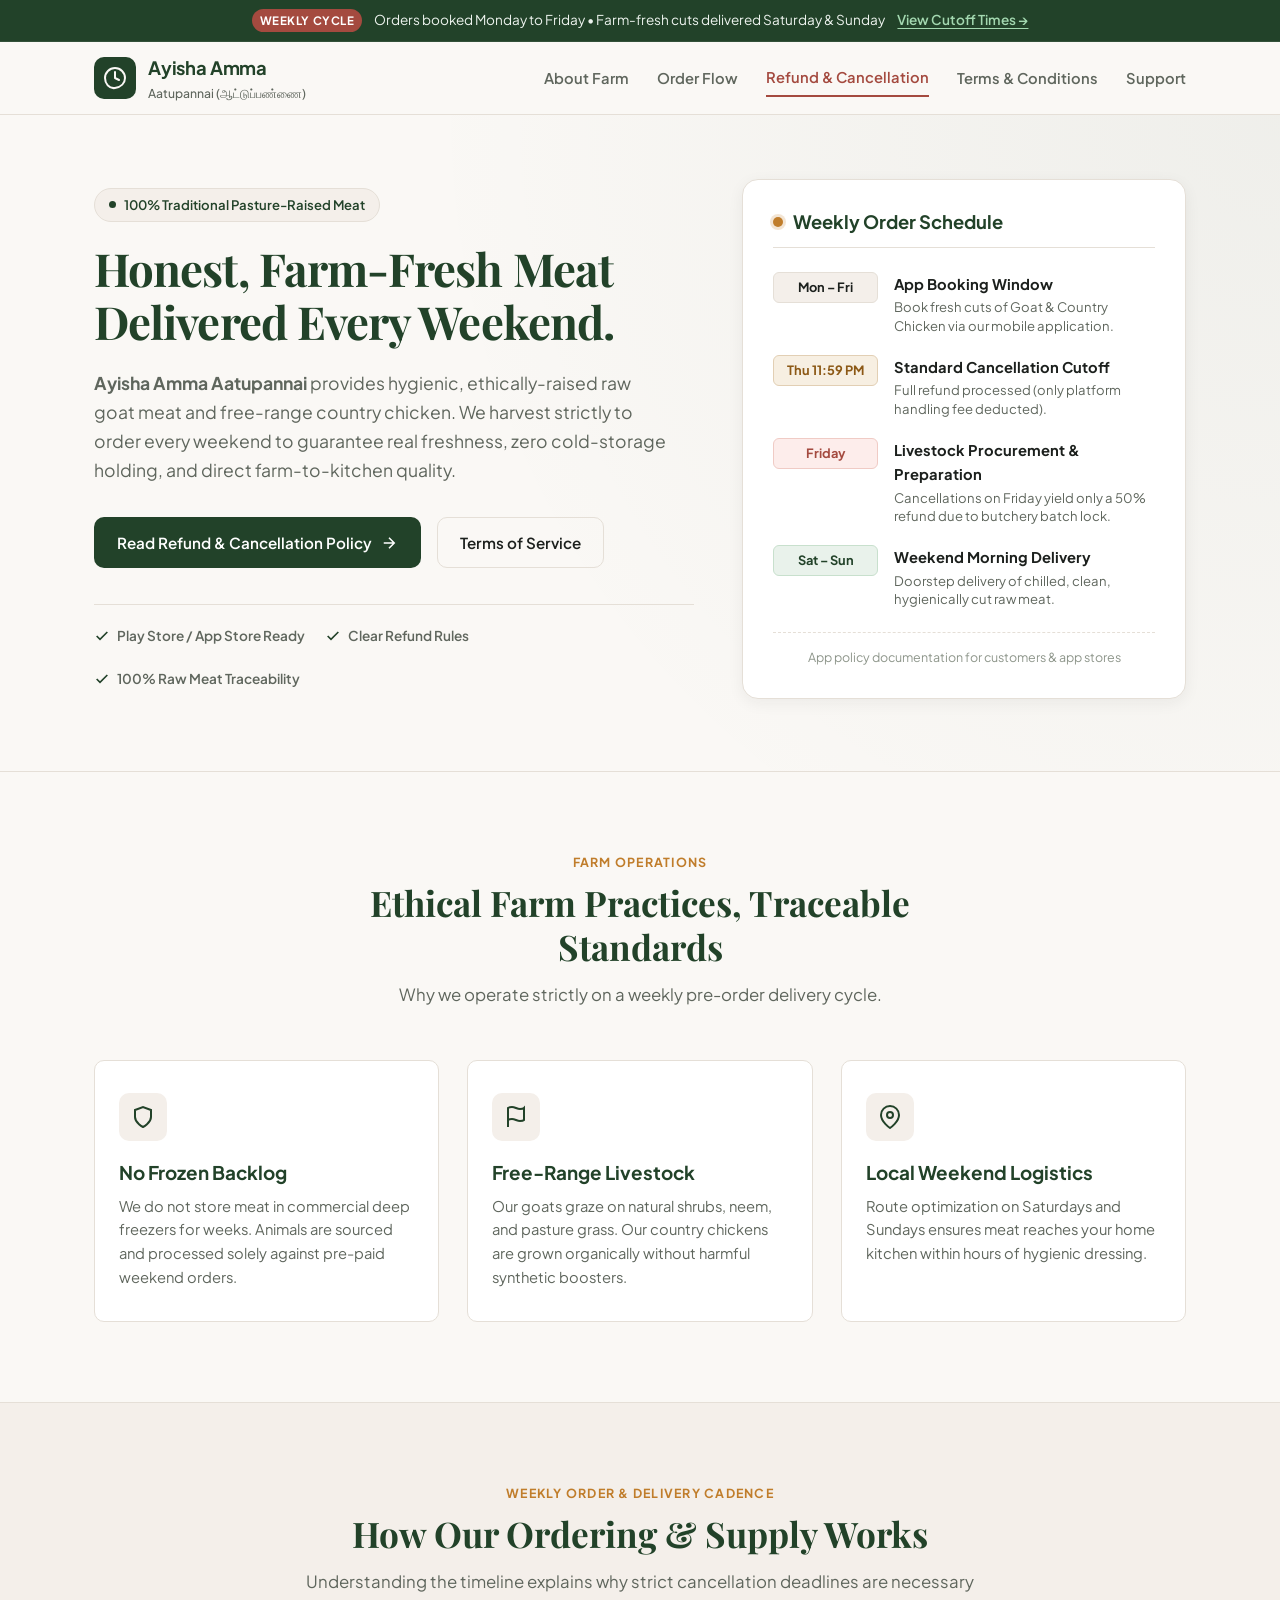
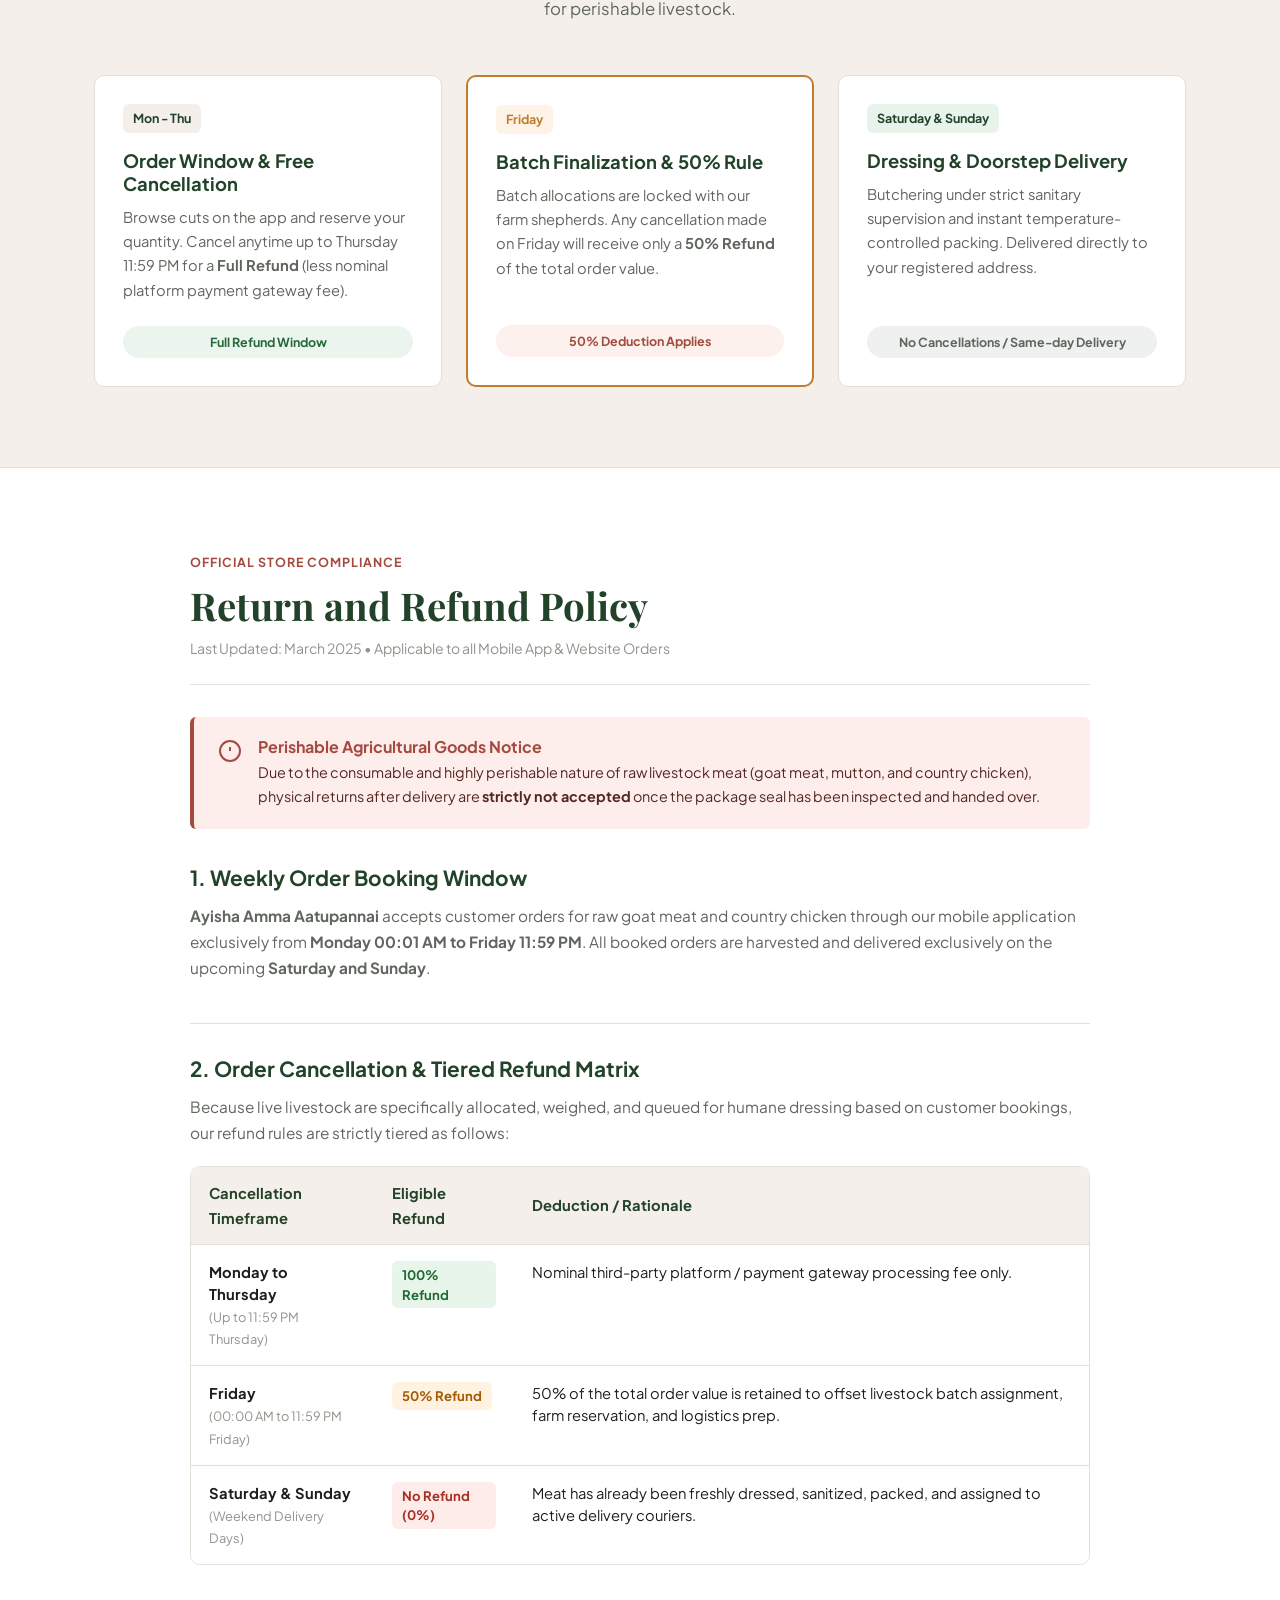
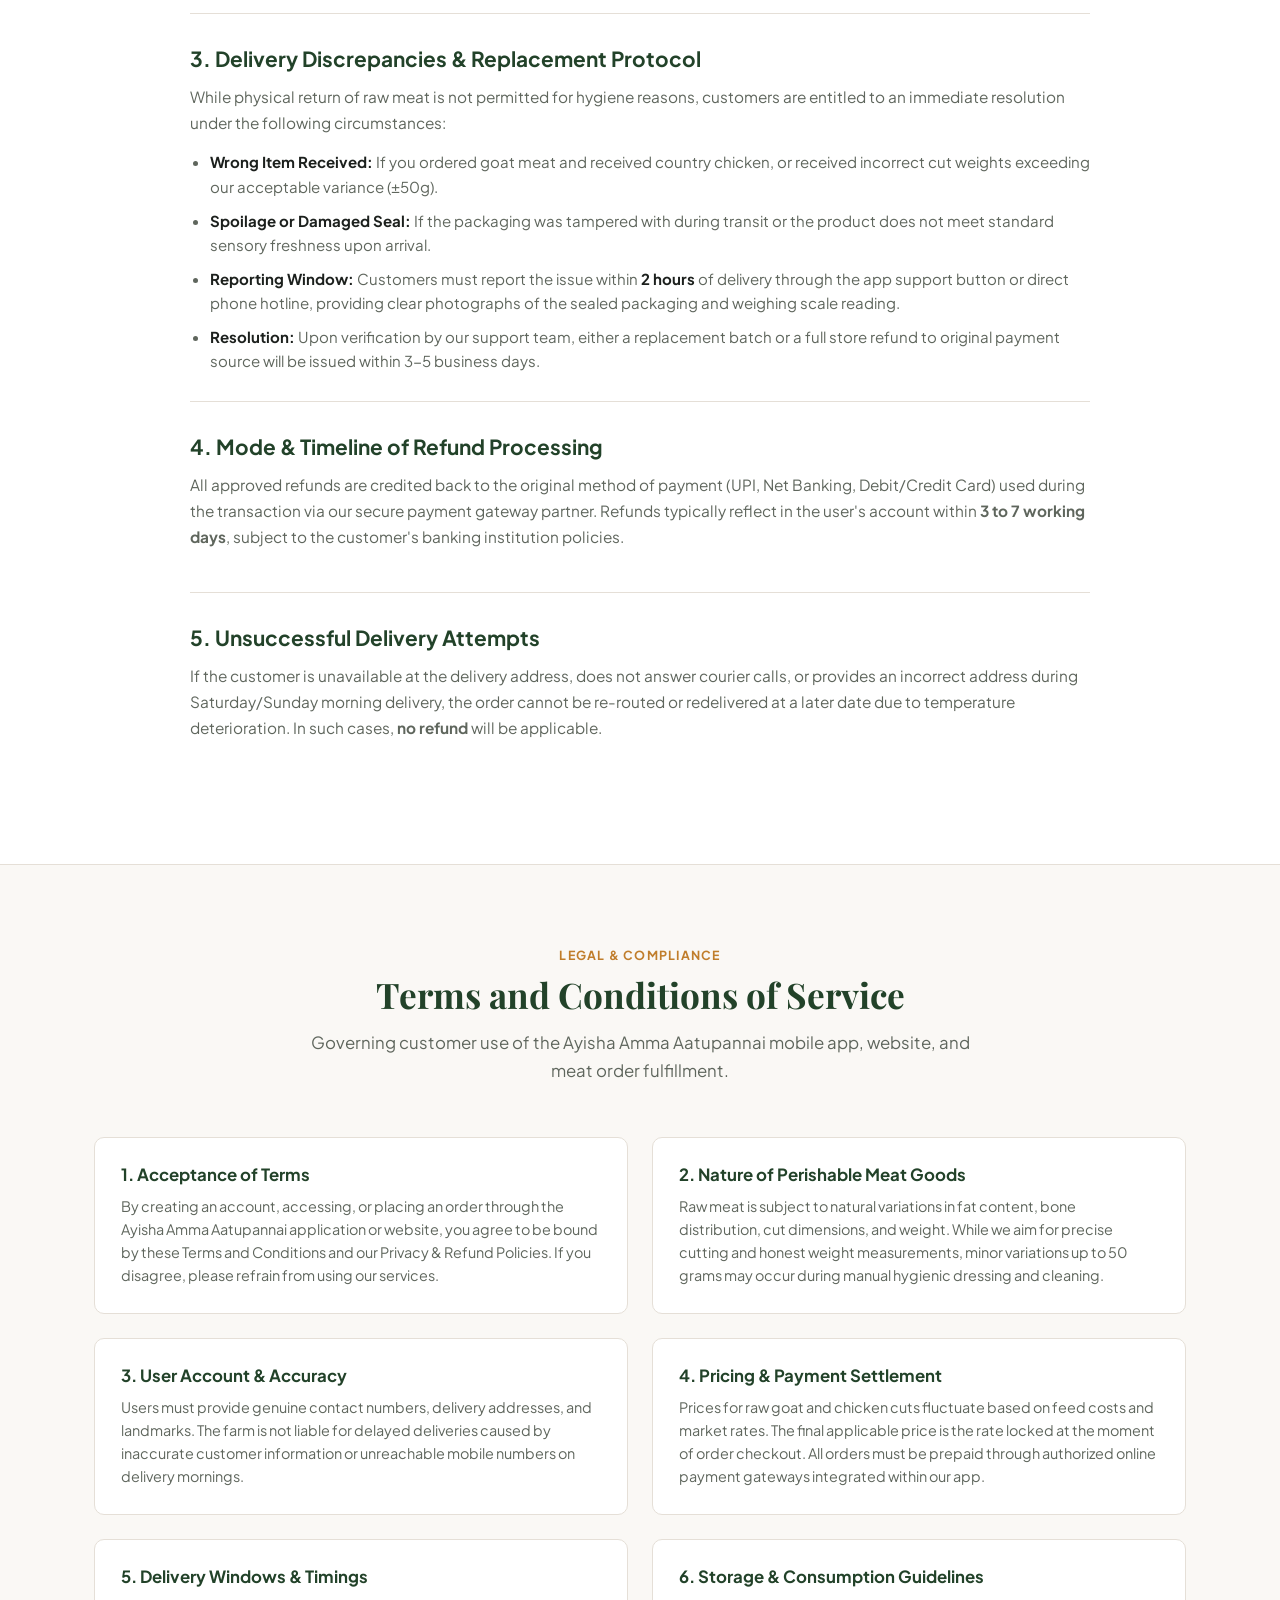
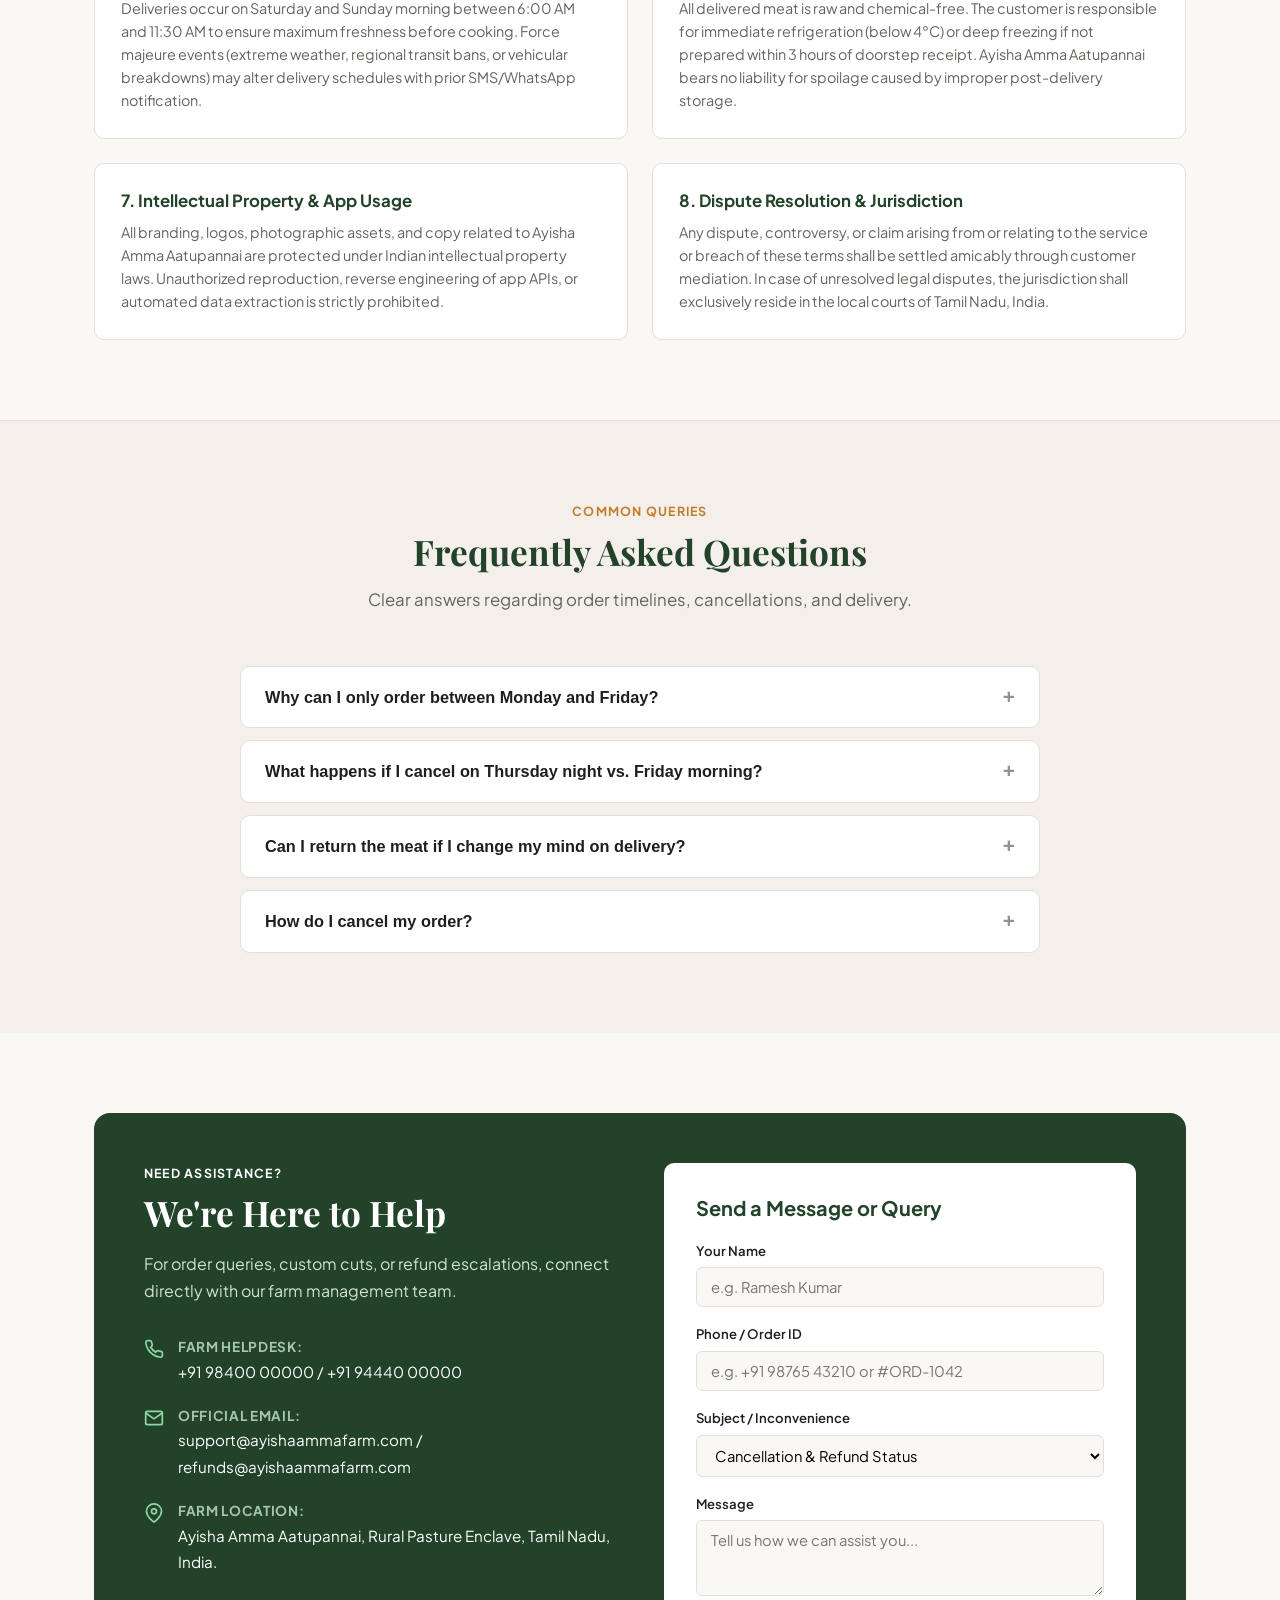
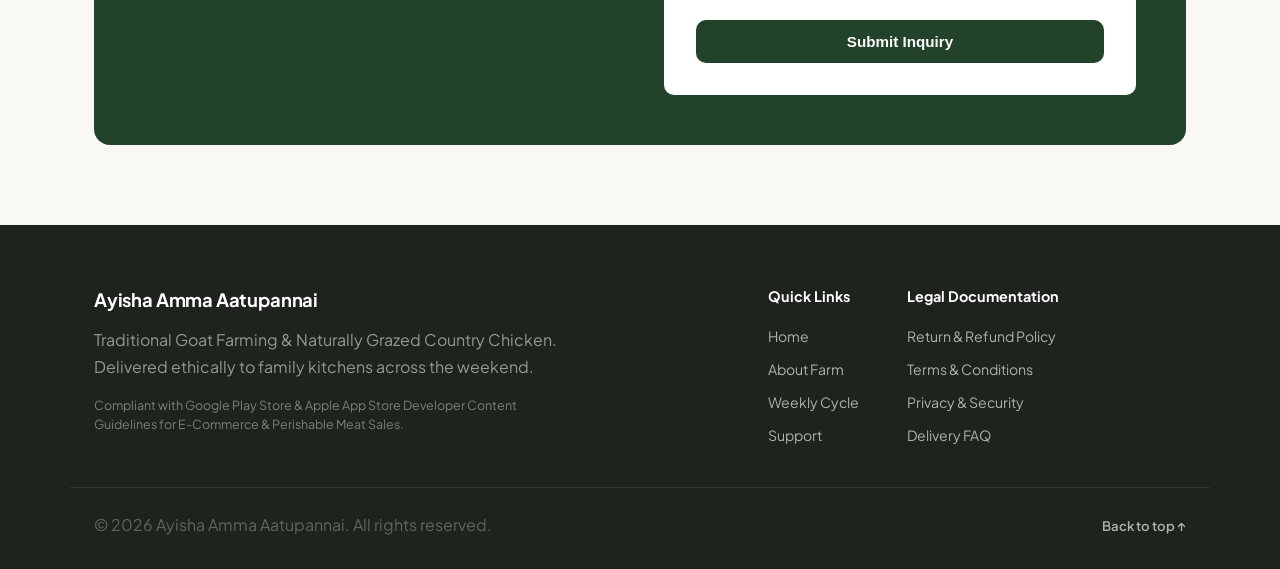
==== index.html @ 926daa3d "Initial commit: Ayisha Amma Aatupannai landing page with T&C and Refund Policy" ====
<!DOCTYPE html>
<html lang="en">
<head>
  <meta charset="UTF-8">
  <meta name="viewport" content="width=device-width, initial-scale=1.0">
  <title>Ayisha Amma Aatupannai | Farm Fresh Goat & Country Chicken</title>
  <meta name="description" content="Ayisha Amma Aatupannai - Ethical, wholesome, pasture-raised goat and country chicken meat delivered fresh to your doorstep every weekend. Official Terms of Service and Return & Refund Policy for Play Store and App Store compliance.">
  <link rel="preconnect" href="https://fonts.googleapis.com">
  <link rel="preconnect" href="https://fonts.gstatic.com" crossorigin>
  <link href="https://fonts.googleapis.com/css2?family=Plus+Jakarta+Sans:wght@400;500;600;700&family=Playfair+Display:ital,wght@0,600;0,700;1,400&family=JetBrains+Mono:wght@400;500&display=swap" rel="stylesheet">
  <link rel="stylesheet" href="style.css">
</head>
<body>

  <!-- Top Announcement Bar -->
  <aside class="top-bar">
    <div class="container top-bar-content">
      <span class="badge">Weekly Cycle</span>
      <span>Orders booked Monday to Friday &bull; Farm-fresh cuts delivered Saturday & Sunday</span>
      <a href="#schedule-guide" class="top-link">View Cutoff Times &rarr;</a>
    </div>
  </aside>

  <!-- Navigation -->
  <header class="site-header" id="site-header">
    <div class="container header-wrap">
      <a href="#hero" class="brand">
        <div class="brand-symbol">
          <svg width="24" height="24" viewBox="0 0 24 24" fill="none" stroke="currentColor" stroke-width="2" stroke-linecap="round" stroke-linejoin="round">
            <path d="M12 2a10 10 0 0 1 10 10c0 5.25-4 9-10 10S2 17.25 2 12A10 10 0 0 1 12 2z"/>
            <path d="M12 6v6l4 2"/>
          </svg>
        </div>
        <div class="brand-text">
          <span class="brand-title">Ayisha Amma</span>
          <span class="brand-sub">Aatupannai (ஆட்டுப்பண்ணை)</span>
        </div>
      </a>

      <nav class="nav-links" id="nav-links">
        <a href="#about" class="nav-link">About Farm</a>
        <a href="#schedule-guide" class="nav-link">Order Flow</a>
        <a href="#refund-policy" class="nav-link highlight-link">Refund & Cancellation</a>
        <a href="#terms" class="nav-link">Terms & Conditions</a>
        <a href="#contact" class="nav-link">Support</a>
      </nav>

      <button class="mobile-toggle" id="mobile-toggle" aria-label="Toggle Navigation Menu">
        <span></span>
        <span></span>
        <span></span>
      </button>
    </div>
  </header>

  <main>
    <!-- Hero Section -->
    <section class="hero" id="hero">
      <div class="container hero-layout">
        <div class="hero-text">
          <div class="pill-tag">
            <span class="dot"></span> 100% Traditional Pasture-Raised Meat
          </div>
          <h1>Honest, Farm-Fresh Meat Delivered Every Weekend.</h1>
          <p class="hero-desc">
            <strong>Ayisha Amma Aatupannai</strong> provides hygienic, ethically-raised raw goat meat and free-range country chicken. We harvest strictly to order every weekend to guarantee real freshness, zero cold-storage holding, and direct farm-to-kitchen quality.
          </p>

          <div class="hero-actions">
            <a href="#refund-policy" class="btn btn-primary">
              Read Refund & Cancellation Policy
              <svg width="18" height="18" viewBox="0 0 24 24" fill="none" stroke="currentColor" stroke-width="2"><path d="M5 12h14M12 5l7 7-7 7"/></svg>
            </a>
            <a href="#terms" class="btn btn-outline">Terms of Service</a>
          </div>

          <div class="compliance-badges">
            <div class="c-badge">
              <svg width="16" height="16" viewBox="0 0 24 24" fill="none" stroke="currentColor" stroke-width="2.5"><polyline points="20 6 9 17 4 12"/></svg>
              <span>Play Store / App Store Ready</span>
            </div>
            <div class="c-badge">
              <svg width="16" height="16" viewBox="0 0 24 24" fill="none" stroke="currentColor" stroke-width="2.5"><polyline points="20 6 9 17 4 12"/></svg>
              <span>Clear Refund Rules</span>
            </div>
            <div class="c-badge">
              <svg width="16" height="16" viewBox="0 0 24 24" fill="none" stroke="currentColor" stroke-width="2.5"><polyline points="20 6 9 17 4 12"/></svg>
              <span>100% Raw Meat Traceability</span>
            </div>
          </div>
        </div>

        <div class="hero-card-panel">
          <div class="glass-card summary-card">
            <div class="card-header">
              <span class="farm-indicator"></span>
              <h3>Weekly Order Schedule</h3>
            </div>

            <div class="timeline-quick">
              <div class="t-item active">
                <div class="t-marker">Mon &ndash; Fri</div>
                <div class="t-body">
                  <strong>App Booking Window</strong>
                  <p>Book fresh cuts of Goat & Country Chicken via our mobile application.</p>
                </div>
              </div>

              <div class="t-item warn">
                <div class="t-marker">Thu 11:59 PM</div>
                <div class="t-body">
                  <strong>Standard Cancellation Cutoff</strong>
                  <p>Full refund processed (only platform handling fee deducted).</p>
                </div>
              </div>

              <div class="t-item alert">
                <div class="t-marker">Friday</div>
                <div class="t-body">
                  <strong>Livestock Procurement & Preparation</strong>
                  <p>Cancellations on Friday yield only a 50% refund due to butchery batch lock.</p>
                </div>
              </div>

              <div class="t-item success">
                <div class="t-marker">Sat &ndash; Sun</div>
                <div class="t-body">
                  <strong>Weekend Morning Delivery</strong>
                  <p>Doorstep delivery of chilled, clean, hygienically cut raw meat.</p>
                </div>
              </div>
            </div>

            <div class="card-footer-note">
              <span>App policy documentation for customers & app stores</span>
            </div>
          </div>
        </div>
      </div>
    </section>

    <!-- Key Highlights / About -->
    <section class="section about-section" id="about">
      <div class="container">
        <div class="section-title-wrap">
          <span class="sub-heading">Farm Operations</span>
          <h2>Ethical Farm Practices, Traceable Standards</h2>
          <p class="section-sub">Why we operate strictly on a weekly pre-order delivery cycle.</p>
        </div>

        <div class="features-grid">
          <article class="feature-card">
            <div class="feature-icon">
              <svg width="24" height="24" viewBox="0 0 24 24" fill="none" stroke="currentColor" stroke-width="2"><path d="M12 22s8-4 8-10V5l-8-3-8 3v7c0 6 8 10 8 10z"/></svg>
            </div>
            <h3>No Frozen Backlog</h3>
            <p>We do not store meat in commercial deep freezers for weeks. Animals are sourced and processed solely against pre-paid weekend orders.</p>
          </article>

          <article class="feature-card">
            <div class="feature-icon">
              <svg width="24" height="24" viewBox="0 0 24 24" fill="none" stroke="currentColor" stroke-width="2"><path d="M4 15s1-1 4-1 5 2 8 2 4-1 4-1V3s-1 1-4 1-5-2-8-2-4 1-4 1z"/><line x1="4" y1="22" x2="4" y2="15"/></svg>
            </div>
            <h3>Free-Range Livestock</h3>
            <p>Our goats graze on natural shrubs, neem, and pasture grass. Our country chickens are grown organically without harmful synthetic boosters.</p>
          </article>

          <article class="feature-card">
            <div class="feature-icon">
              <svg width="24" height="24" viewBox="0 0 24 24" fill="none" stroke="currentColor" stroke-width="2"><path d="M21 10c0 7-9 13-9 13s-9-6-9-13a9 9 0 0 1 18 0z"/><circle cx="12" cy="10" r="3"/></svg>
            </div>
            <h3>Local Weekend Logistics</h3>
            <p>Route optimization on Saturdays and Sundays ensures meat reaches your home kitchen within hours of hygienic dressing.</p>
          </article>
        </div>
      </div>
    </section>

    <!-- Visual Schedule Guide -->
    <section class="section schedule-section" id="schedule-guide">
      <div class="container">
        <div class="section-title-wrap">
          <span class="sub-heading">Weekly Order & Delivery Cadence</span>
          <h2>How Our Ordering & Supply Works</h2>
          <p class="section-sub">Understanding the timeline explains why strict cancellation deadlines are necessary for perishable livestock.</p>
        </div>

        <div class="schedule-track">
          <div class="day-card" data-step="1">
            <div class="day-badge">Mon - Thu</div>
            <h4>Order Window & Free Cancellation</h4>
            <p>Browse cuts on the app and reserve your quantity. Cancel anytime up to Thursday 11:59 PM for a <strong>Full Refund</strong> (less nominal platform payment gateway fee).</p>
            <div class="status-pill status-ok">Full Refund Window</div>
          </div>

          <div class="day-card highlight-border" data-step="2">
            <div class="day-badge warning-bg">Friday</div>
            <h4>Batch Finalization & 50% Rule</h4>
            <p>Batch allocations are locked with our farm shepherds. Any cancellation made on Friday will receive only a <strong>50% Refund</strong> of the total order value.</p>
            <div class="status-pill status-warn">50% Deduction Applies</div>
          </div>

          <div class="day-card" data-step="3">
            <div class="day-badge success-bg">Saturday & Sunday</div>
            <h4>Dressing & Doorstep Delivery</h4>
            <p>Butchering under strict sanitary supervision and instant temperature-controlled packing. Delivered directly to your registered address.</p>
            <div class="status-pill status-lock">No Cancellations / Same-day Delivery</div>
          </div>
        </div>
      </div>
    </section>

    <!-- Return & Refund Policy (Core Compliance Section) -->
    <section class="section policy-section" id="refund-policy">
      <div class="container">
        <div class="policy-wrapper">
          <div class="policy-header">
            <div class="policy-tag">Official Store Compliance</div>
            <h2>Return and Refund Policy</h2>
            <p class="effective-date">Last Updated: March 2025 &bull; Applicable to all Mobile App & Website Orders</p>
          </div>

          <!-- Refund Notice Box -->
          <div class="policy-callout">
            <div class="callout-icon">
              <svg width="24" height="24" viewBox="0 0 24 24" fill="none" stroke="currentColor" stroke-width="2"><circle cx="12" cy="12" r="10"/><line x1="12" y1="8" x2="12" y2="12"/><line x1="12" y1="16" x2="12.01" y2="16"/></svg>
            </div>
            <div class="callout-text">
              <h4>Perishable Agricultural Goods Notice</h4>
              <p>Due to the consumable and highly perishable nature of raw livestock meat (goat meat, mutton, and country chicken), physical returns after delivery are <strong>strictly not accepted</strong> once the package seal has been inspected and handed over.</p>
            </div>
          </div>

          <!-- Policy Breakdown Accordion / Cards -->
          <div class="policy-blocks">
            
            <div class="policy-block">
              <h3>1. Weekly Order Booking Window</h3>
              <p><strong>Ayisha Amma Aatupannai</strong> accepts customer orders for raw goat meat and country chicken through our mobile application exclusively from <strong>Monday 00:01 AM to Friday 11:59 PM</strong>. All booked orders are harvested and delivered exclusively on the upcoming <strong>Saturday and Sunday</strong>.</p>
            </div>

            <div class="policy-block highlight-block">
              <h3>2. Order Cancellation & Tiered Refund Matrix</h3>
              <p>Because live livestock are specifically allocated, weighed, and queued for humane dressing based on customer bookings, our refund rules are strictly tiered as follows:</p>

              <div class="table-responsive">
                <table class="policy-table">
                  <thead>
                    <tr>
                      <th>Cancellation Timeframe</th>
                      <th>Eligible Refund</th>
                      <th>Deduction / Rationale</th>
                    </tr>
                  </thead>
                  <tbody>
                    <tr>
                      <td>
                        <strong>Monday to Thursday</strong><br>
                        <span class="text-muted">(Up to 11:59 PM Thursday)</span>
                      </td>
                      <td>
                        <span class="tag-refund tag-full">100% Refund</span>
                      </td>
                      <td>Nominal third-party platform / payment gateway processing fee only.</td>
                    </tr>
                    <tr>
                      <td>
                        <strong>Friday</strong><br>
                        <span class="text-muted">(00:00 AM to 11:59 PM Friday)</span>
                      </td>
                      <td>
                        <span class="tag-refund tag-half">50% Refund</span>
                      </td>
                      <td>
                        50% of the total order value is retained to offset livestock batch assignment, farm reservation, and logistics prep.
                      </td>
                    </tr>
                    <tr>
                      <td>
                        <strong>Saturday & Sunday</strong><br>
                        <span class="text-muted">(Weekend Delivery Days)</span>
                      </td>
                      <td>
                        <span class="tag-refund tag-none">No Refund (0%)</span>
                      </td>
                      <td>
                        Meat has already been freshly dressed, sanitized, packed, and assigned to active delivery couriers.
                      </td>
                    </tr>
                  </tbody>
                </table>
              </div>
            </div>

            <div class="policy-block">
              <h3>3. Delivery Discrepancies & Replacement Protocol</h3>
              <p>While physical return of raw meat is not permitted for hygiene reasons, customers are entitled to an immediate resolution under the following circumstances:</p>
              <ul>
                <li><strong>Wrong Item Received:</strong> If you ordered goat meat and received country chicken, or received incorrect cut weights exceeding our acceptable variance (&plusmn;50g).</li>
                <li><strong>Spoilage or Damaged Seal:</strong> If the packaging was tampered with during transit or the product does not meet standard sensory freshness upon arrival.</li>
                <li><strong>Reporting Window:</strong> Customers must report the issue within <strong>2 hours</strong> of delivery through the app support button or direct phone hotline, providing clear photographs of the sealed packaging and weighing scale reading.</li>
                <li><strong>Resolution:</strong> Upon verification by our support team, either a replacement batch or a full store refund to original payment source will be issued within 3-5 business days.</li>
              </ul>
            </div>

            <div class="policy-block">
              <h3>4. Mode & Timeline of Refund Processing</h3>
              <p>All approved refunds are credited back to the original method of payment (UPI, Net Banking, Debit/Credit Card) used during the transaction via our secure payment gateway partner. Refunds typically reflect in the user's account within <strong>3 to 7 working days</strong>, subject to the customer's banking institution policies.</p>
            </div>

            <div class="policy-block">
              <h3>5. Unsuccessful Delivery Attempts</h3>
              <p>If the customer is unavailable at the delivery address, does not answer courier calls, or provides an incorrect address during Saturday/Sunday morning delivery, the order cannot be re-routed or redelivered at a later date due to temperature deterioration. In such cases, <strong>no refund</strong> will be applicable.</p>
            </div>

          </div>
        </div>
      </div>
    </section>

    <!-- Terms and Conditions Section -->
    <section class="section terms-section" id="terms">
      <div class="container">
        <div class="terms-wrapper">
          <div class="section-title-wrap">
            <span class="sub-heading">Legal & Compliance</span>
            <h2>Terms and Conditions of Service</h2>
            <p class="section-sub">Governing customer use of the Ayisha Amma Aatupannai mobile app, website, and meat order fulfillment.</p>
          </div>

          <div class="terms-grid">
            <article class="term-card">
              <h4>1. Acceptance of Terms</h4>
              <p>By creating an account, accessing, or placing an order through the Ayisha Amma Aatupannai application or website, you agree to be bound by these Terms and Conditions and our Privacy & Refund Policies. If you disagree, please refrain from using our services.</p>
            </article>

            <article class="term-card">
              <h4>2. Nature of Perishable Meat Goods</h4>
              <p>Raw meat is subject to natural variations in fat content, bone distribution, cut dimensions, and weight. While we aim for precise cutting and honest weight measurements, minor variations up to 50 grams may occur during manual hygienic dressing and cleaning.</p>
            </article>

            <article class="term-card">
              <h4>3. User Account & Accuracy</h4>
              <p>Users must provide genuine contact numbers, delivery addresses, and landmarks. The farm is not liable for delayed deliveries caused by inaccurate customer information or unreachable mobile numbers on delivery mornings.</p>
            </article>

            <article class="term-card">
              <h4>4. Pricing & Payment Settlement</h4>
              <p>Prices for raw goat and chicken cuts fluctuate based on feed costs and market rates. The final applicable price is the rate locked at the moment of order checkout. All orders must be prepaid through authorized online payment gateways integrated within our app.</p>
            </article>

            <article class="term-card">
              <h4>5. Delivery Windows & Timings</h4>
              <p>Deliveries occur on Saturday and Sunday morning between 6:00 AM and 11:30 AM to ensure maximum freshness before cooking. Force majeure events (extreme weather, regional transit bans, or vehicular breakdowns) may alter delivery schedules with prior SMS/WhatsApp notification.</p>
            </article>

            <article class="term-card">
              <h4>6. Storage & Consumption Guidelines</h4>
              <p>All delivered meat is raw and chemical-free. The customer is responsible for immediate refrigeration (below 4&deg;C) or deep freezing if not prepared within 3 hours of doorstep receipt. Ayisha Amma Aatupannai bears no liability for spoilage caused by improper post-delivery storage.</p>
            </article>

            <article class="term-card">
              <h4>7. Intellectual Property & App Usage</h4>
              <p>All branding, logos, photographic assets, and copy related to Ayisha Amma Aatupannai are protected under Indian intellectual property laws. Unauthorized reproduction, reverse engineering of app APIs, or automated data extraction is strictly prohibited.</p>
            </article>

            <article class="term-card">
              <h4>8. Dispute Resolution & Jurisdiction</h4>
              <p>Any dispute, controversy, or claim arising from or relating to the service or breach of these terms shall be settled amicably through customer mediation. In case of unresolved legal disputes, the jurisdiction shall exclusively reside in the local courts of Tamil Nadu, India.</p>
            </article>
          </div>
        </div>
      </div>
    </section>

    <!-- Interactive FAQ Component -->
    <section class="section faq-section" id="faq">
      <div class="container">
        <div class="section-title-wrap">
          <span class="sub-heading">Common Queries</span>
          <h2>Frequently Asked Questions</h2>
          <p class="section-sub">Clear answers regarding order timelines, cancellations, and delivery.</p>
        </div>

        <div class="faq-accordion">
          <div class="faq-item">
            <button class="faq-question">
              <span>Why can I only order between Monday and Friday?</span>
              <span class="faq-icon">+</span>
            </button>
            <div class="faq-answer">
              <p>Unlike commercial butchers who keep meat frozen for weeks, we operate on a harvest-to-order model. Weekday orders allow us to source and allocate natural, free-range livestock responsibly and butcher fresh specifically for Saturday and Sunday delivery.</p>
            </div>
          </div>

          <div class="faq-item">
            <button class="faq-question">
              <span>What happens if I cancel on Thursday night vs. Friday morning?</span>
              <span class="faq-icon">+</span>
            </button>
            <div class="faq-answer">
              <p>If you cancel by Thursday 11:59 PM, you receive a <strong>100% refund</strong> (minus third-party payment gateway transaction charge). From Friday 12:00 AM onwards, our farm batching and butcher allocations are locked, which is why a <strong>50% refund</strong> applies to Friday cancellations.</p>
            </div>
          </div>

          <div class="faq-item">
            <button class="faq-question">
              <span>Can I return the meat if I change my mind on delivery?</span>
              <span class="faq-icon">+</span>
            </button>
            <div class="faq-answer">
              <p>No. Food safety regulations and hygiene standards prohibit us from accepting returned raw meat once handed over to the customer. However, if there is a verified packaging tear or quality flaw at delivery, contact us within 2 hours with photos for a prompt replacement or refund.</p>
            </div>
          </div>

          <div class="faq-item">
            <button class="faq-question">
              <span>How do I cancel my order?</span>
              <span class="faq-icon">+</span>
            </button>
            <div class="faq-answer">
              <p>Open the Ayisha Amma Aatupannai mobile app, go to <strong>My Orders &rarr; Active Order &rarr; Cancel Order</strong>. The system will automatically calculate your eligible refund based on the day of cancellation and credit it back to your source account.</p>
            </div>
          </div>
        </div>
      </div>
    </section>

    <!-- Support & Contact Section -->
    <section class="section contact-section" id="contact">
      <div class="container">
        <div class="contact-card">
          <div class="contact-info">
            <span class="sub-heading text-white">Need Assistance?</span>
            <h2>We're Here to Help</h2>
            <p>For order queries, custom cuts, or refund escalations, connect directly with our farm management team.</p>

            <div class="contact-details">
              <div class="contact-row">
                <svg width="20" height="20" viewBox="0 0 24 24" fill="none" stroke="currentColor" stroke-width="2"><path d="M22 16.92v3a2 2 0 0 1-2.18 2 19.79 19.79 0 0 1-8.63-3.07 19.5 19.5 0 0 1-6-6 19.79 19.79 0 0 1-3.07-8.67A2 2 0 0 1 4.11 2h3a2 2 0 0 1 2 1.72 12.84 12.84 0 0 0 .7 2.81 2 2 0 0 1-.45 2.11L8.09 9.91a16 16 0 0 0 6 6l1.27-1.27a2 2 0 0 1 2.11-.45 12.84 12.84 0 0 0 2.81.7A2 2 0 0 1 22 16.92z"/></svg>
                <div>
                  <strong>Farm Helpdesk:</strong>
                  <span>+91 98400 00000 / +91 94440 00000</span>
                </div>
              </div>

              <div class="contact-row">
                <svg width="20" height="20" viewBox="0 0 24 24" fill="none" stroke="currentColor" stroke-width="2"><path d="M4 4h16c1.1 0 2 .9 2 2v12c0 1.1-.9 2-2 2H4c-1.1 0-2-.9-2-2V6c0-1.1.9-2 2-2z"/><polyline points="22,6 12,13 2,6"/></svg>
                <div>
                  <strong>Official Email:</strong>
                  <span>support@ayishaammafarm.com / refunds@ayishaammafarm.com</span>
                </div>
              </div>

              <div class="contact-row">
                <svg width="20" height="20" viewBox="0 0 24 24" fill="none" stroke="currentColor" stroke-width="2"><path d="M21 10c0 7-9 13-9 13s-9-6-9-13a9 9 0 0 1 18 0z"/><circle cx="12" cy="10" r="3"/></svg>
                <div>
                  <strong>Farm Location:</strong>
                  <span>Ayisha Amma Aatupannai, Rural Pasture Enclave, Tamil Nadu, India.</span>
                </div>
              </div>
            </div>
          </div>

          <div class="contact-form-box">
            <h3>Send a Message or Query</h3>
            <form id="contactForm" onsubmit="event.preventDefault(); alert('Thank you! Your query has been logged. Our customer team will reach out within 2-4 hours.'); this.reset();">
              <div class="form-group">
                <label for="name">Your Name</label>
                <input type="text" id="name" required placeholder="e.g. Ramesh Kumar">
              </div>
              <div class="form-group">
                <label for="phone">Phone / Order ID</label>
                <input type="text" id="phone" required placeholder="e.g. +91 98765 43210 or #ORD-1042">
              </div>
              <div class="form-group">
                <label for="issue">Subject / Inconvenience</label>
                <select id="issue">
                  <option value="refund">Cancellation & Refund Status</option>
                  <option value="order">Order Tracking (Sat / Sun)</option>
                  <option value="quality">Delivery Quality & Weight</option>
                  <option value="general">General App Inquiry</option>
                </select>
              </div>
              <div class="form-group">
                <label for="msg">Message</label>
                <textarea id="msg" rows="3" placeholder="Tell us how we can assist you..."></textarea>
              </div>
              <button type="submit" class="btn btn-primary btn-block">Submit Inquiry</button>
            </form>
          </div>
        </div>
      </div>
    </section>
  </main>

  <!-- Footer -->
  <footer class="site-footer">
    <div class="container footer-content">
      <div class="footer-left">
        <div class="brand-title text-white">Ayisha Amma Aatupannai</div>
        <p class="footer-desc">Traditional Goat Farming & Naturally Grazed Country Chicken. Delivered ethically to family kitchens across the weekend.</p>
        <div class="compliance-text">
          <span>Compliant with Google Play Store & Apple App Store Developer Content Guidelines for E-Commerce & Perishable Meat Sales.</span>
        </div>
      </div>

      <div class="footer-links">
        <div class="footer-col">
          <strong>Quick Links</strong>
          <a href="#hero">Home</a>
          <a href="#about">About Farm</a>
          <a href="#schedule-guide">Weekly Cycle</a>
          <a href="#contact">Support</a>
        </div>

        <div class="footer-col">
          <strong>Legal Documentation</strong>
          <a href="#refund-policy">Return & Refund Policy</a>
          <a href="#terms">Terms & Conditions</a>
          <a href="#terms">Privacy & Security</a>
          <a href="#faq">Delivery FAQ</a>
        </div>
      </div>
    </div>

    <div class="container footer-bottom">
      <p>&copy; <span id="currentYear"></span> Ayisha Amma Aatupannai. All rights reserved.</p>
      <a href="#site-header" class="back-to-top">Back to top &uarr;</a>
    </div>
  </footer>

  <script src="script.js"></script>
</body>
</html>
---- style.css ----
/* 
  Ayisha Amma Aatupannai (ஆட்டுப்பண்ணை) - Design System & Styles
  Earthy, artisanal, high-trust agrarian aesthetic.
  No generic AI neon/futuristic gradients.
*/

:root {
  /* Color Palette: Warm Organic Earth & Pastoral Greens */
  --color-bg: #FAF8F5;              /* Creamy eggshell white background */
  --color-surface: #FFFFFF;         /* Clean white card surface */
  --color-surface-soft: #F4EFEA;    /* Soft beige / stone */
  --color-surface-dark: #1E231D;    /* Deep pasture charcoal */
  --color-forest: #224229;          /* Deep pasture green */
  --color-forest-hover: #18331E;
  --color-sage: #506953;            /* Subdued earthy sage */
  --color-terracotta: #A44A3F;      /* Rich terracotta / earthen clay */
  --color-ochre: #C07D2B;           /* Warm harvest amber */
  --color-ochre-light: #FDF6EC;     /* Light amber tint */
  --color-alert-bg: #FDEDEB;        /* Light terracotta alert tint */
  
  --color-text-main: #1C201D;       /* High-contrast readable charcoal */
  --color-text-muted: #5F665D;      /* Slate greenish-gray text */
  --color-text-light: #8E968B;
  --color-border: #E5DFD7;          /* Gentle natural border */
  --color-border-focus: #224229;

  /* Typography */
  --font-body: 'Plus Jakarta Sans', system-ui, -apple-system, sans-serif;
  --font-serif: 'Playfair Display', Georgia, serif;
  --font-mono: 'JetBrains Mono', monospace;

  /* Radii & Shadows */
  --radius-sm: 6px;
  --radius-md: 10px;
  --radius-lg: 16px;
  --radius-pill: 9999px;

  --shadow-subtle: 0 1px 3px rgba(34, 40, 32, 0.05);
  --shadow-card: 0 4px 16px rgba(30, 35, 29, 0.06);
  --shadow-hover: 0 12px 28px rgba(30, 35, 29, 0.1);

  --transition-smooth: all 0.25s cubic-bezier(0.16, 1, 0.3, 1);
}

/* Reset & Box Sizing */
*, *::before, *::after {
  box-sizing: border-box;
  margin: 0;
  padding: 0;
}

html {
  scroll-behavior: smooth;
  scroll-padding-top: 80px;
}

body {
  font-family: var(--font-body);
  background-color: var(--color-bg);
  color: var(--color-text-main);
  line-height: 1.65;
  -webkit-font-smoothing: antialiased;
  -moz-osx-font-smoothing: grayscale;
}

/* Base Elements */
h1, h2, h3, h4 {
  color: var(--color-text-main);
  font-weight: 700;
  line-height: 1.25;
}

p {
  color: var(--color-text-muted);
  font-size: 1rem;
}

a {
  color: inherit;
  text-decoration: none;
  transition: var(--transition-smooth);
}

.container {
  max-width: 1140px;
  margin: 0 auto;
  padding: 0 24px;
}

/* Top Announcement Bar */
.top-bar {
  background-color: var(--color-forest);
  color: #EDF3EE;
  font-size: 0.85rem;
  padding: 9px 0;
  border-bottom: 1px solid rgba(255, 255, 255, 0.08);
}

.top-bar-content {
  display: flex;
  align-items: center;
  justify-content: center;
  gap: 12px;
  flex-wrap: wrap;
  text-align: center;
}

.top-bar .badge {
  background-color: var(--color-terracotta);
  color: #FFFFFF;
  font-size: 0.72rem;
  font-weight: 700;
  text-transform: uppercase;
  letter-spacing: 0.05em;
  padding: 2px 8px;
  border-radius: var(--radius-pill);
}

.top-link {
  color: #A3D8B0;
  font-weight: 600;
  text-decoration: underline;
  text-underline-offset: 3px;
}

.top-link:hover {
  color: #FFFFFF;
}

/* Header */
.site-header {
  position: sticky;
  top: 0;
  z-index: 1000;
  background-color: rgba(250, 248, 245, 0.94);
  backdrop-filter: blur(10px);
  border-bottom: 1px solid var(--color-border);
  transition: var(--transition-smooth);
}

.header-wrap {
  display: flex;
  align-items: center;
  justify-content: space-between;
  height: 72px;
}

.brand {
  display: flex;
  align-items: center;
  gap: 12px;
}

.brand-symbol {
  width: 42px;
  height: 42px;
  background-color: var(--color-forest);
  color: #FAF8F5;
  border-radius: var(--radius-md);
  display: flex;
  align-items: center;
  justify-content: center;
}

.brand-text {
  display: flex;
  flex-direction: column;
}

.brand-title {
  font-weight: 700;
  font-size: 1.15rem;
  color: var(--color-forest);
  letter-spacing: -0.01em;
}

.brand-sub {
  font-size: 0.76rem;
  color: var(--color-text-muted);
  font-weight: 500;
}

.nav-links {
  display: flex;
  align-items: center;
  gap: 28px;
}

.nav-link {
  font-size: 0.92rem;
  font-weight: 600;
  color: var(--color-text-muted);
  padding: 6px 0;
  position: relative;
}

.nav-link:hover {
  color: var(--color-forest);
}

.nav-link.highlight-link {
  color: var(--color-terracotta);
  border-bottom: 2px solid var(--color-terracotta);
}

.mobile-toggle {
  display: none;
  background: none;
  border: none;
  cursor: pointer;
  flex-direction: column;
  gap: 5px;
  padding: 6px;
}

.mobile-toggle span {
  width: 22px;
  height: 2px;
  background-color: var(--color-text-main);
  transition: var(--transition-smooth);
}

/* Buttons */
.btn {
  display: inline-flex;
  align-items: center;
  gap: 8px;
  padding: 12px 22px;
  border-radius: var(--radius-md);
  font-size: 0.95rem;
  font-weight: 600;
  cursor: pointer;
  transition: var(--transition-smooth);
  border: 1px solid transparent;
}

.btn-primary {
  background-color: var(--color-forest);
  color: #FFFFFF;
}

.btn-primary:hover {
  background-color: var(--color-forest-hover);
  transform: translateY(-1px);
  box-shadow: 0 4px 12px rgba(34, 66, 41, 0.2);
}

.btn-outline {
  background-color: transparent;
  border-color: var(--color-border);
  color: var(--color-text-main);
}

.btn-outline:hover {
  background-color: var(--color-surface);
  border-color: var(--color-forest);
}

.btn-block {
  width: 100%;
  justify-content: center;
}

/* Hero Section */
.hero {
  padding: 64px 0 72px;
  border-bottom: 1px solid var(--color-border);
  background: radial-gradient(circle at 100% 0%, rgba(34, 66, 41, 0.05) 0%, transparent 60%);
}

.hero-layout {
  display: grid;
  grid-template-columns: 1.15fr 0.85fr;
  gap: 48px;
  align-items: center;
}

.pill-tag {
  display: inline-flex;
  align-items: center;
  gap: 8px;
  padding: 5px 14px;
  background-color: var(--color-surface-soft);
  border: 1px solid var(--color-border);
  border-radius: var(--radius-pill);
  font-size: 0.82rem;
  font-weight: 600;
  color: var(--color-forest);
  margin-bottom: 20px;
}

.pill-tag .dot {
  width: 7px;
  height: 7px;
  background-color: var(--color-forest);
  border-radius: 50%;
}

.hero-text h1 {
  font-size: 2.85rem;
  font-family: var(--font-serif);
  line-height: 1.18;
  color: var(--color-forest);
  margin-bottom: 20px;
  letter-spacing: -0.02em;
}

.hero-desc {
  font-size: 1.1rem;
  color: var(--color-text-muted);
  margin-bottom: 32px;
  max-width: 580px;
}

.hero-actions {
  display: flex;
  gap: 16px;
  flex-wrap: wrap;
  margin-bottom: 36px;
}

.compliance-badges {
  display: flex;
  gap: 20px;
  flex-wrap: wrap;
  padding-top: 20px;
  border-top: 1px solid var(--color-border);
}

.c-badge {
  display: flex;
  align-items: center;
  gap: 7px;
  font-size: 0.85rem;
  font-weight: 600;
  color: var(--color-text-muted);
}

.c-badge svg {
  color: var(--color-forest);
}

/* Glass & Summary Card in Hero */
.summary-card {
  background-color: var(--color-surface);
  border: 1px solid var(--color-border);
  border-radius: var(--radius-lg);
  padding: 30px;
  box-shadow: var(--shadow-card);
  transition: var(--transition-smooth);
}

.summary-card:hover {
  box-shadow: var(--shadow-hover);
}

.card-header {
  display: flex;
  align-items: center;
  gap: 10px;
  margin-bottom: 24px;
  padding-bottom: 14px;
  border-bottom: 1px solid var(--color-border);
}

.farm-indicator {
  width: 10px;
  height: 10px;
  background-color: var(--color-ochre);
  border-radius: 50%;
  box-shadow: 0 0 0 3px rgba(192, 125, 43, 0.2);
}

.card-header h3 {
  font-size: 1.15rem;
  font-weight: 700;
  color: var(--color-forest);
}

.timeline-quick {
  display: flex;
  flex-direction: column;
  gap: 20px;
}

.t-item {
  display: grid;
  grid-template-columns: 105px 1fr;
  gap: 16px;
  align-items: start;
}

.t-marker {
  font-size: 0.8rem;
  font-weight: 700;
  padding: 4px 8px;
  border-radius: var(--radius-sm);
  background-color: var(--color-surface-soft);
  text-align: center;
  color: var(--color-text-main);
  border: 1px solid var(--color-border);
}

.t-item.warn .t-marker {
  background-color: #F7EFE2;
  color: #8C5815;
  border-color: #E2CFB4;
}

.t-item.alert .t-marker {
  background-color: var(--color-alert-bg);
  color: var(--color-terracotta);
  border-color: #F0CBC5;
}

.t-item.success .t-marker {
  background-color: #E9F2EB;
  color: var(--color-forest);
  border-color: #C8E0CD;
}

.t-body strong {
  display: block;
  font-size: 0.92rem;
  color: var(--color-text-main);
  margin-bottom: 2px;
}

.t-body p {
  font-size: 0.82rem;
  line-height: 1.4;
  color: var(--color-text-muted);
}

.card-footer-note {
  margin-top: 24px;
  padding-top: 14px;
  border-top: 1px dashed var(--color-border);
  font-size: 0.78rem;
  color: var(--color-text-light);
  text-align: center;
}

/* Standard Section Layouts */
.section {
  padding: 80px 0;
}

.section-title-wrap {
  text-align: center;
  max-width: 680px;
  margin: 0 auto 52px;
}

.sub-heading {
  display: block;
  text-transform: uppercase;
  font-size: 0.78rem;
  letter-spacing: 0.1em;
  font-weight: 700;
  color: var(--color-ochre);
  margin-bottom: 8px;
}

.section-title-wrap h2 {
  font-size: 2.2rem;
  color: var(--color-forest);
  margin-bottom: 12px;
  font-family: var(--font-serif);
}

.section-sub {
  font-size: 1.05rem;
  color: var(--color-text-muted);
}

/* About / Features Grid */
.features-grid {
  display: grid;
  grid-template-columns: repeat(3, 1fr);
  gap: 28px;
}

.feature-card {
  background-color: var(--color-surface);
  border: 1px solid var(--color-border);
  border-radius: var(--radius-md);
  padding: 32px 24px;
  transition: var(--transition-smooth);
}

.feature-card:hover {
  transform: translateY(-4px);
  border-color: var(--color-forest);
  box-shadow: var(--shadow-card);
}

.feature-icon {
  width: 48px;
  height: 48px;
  background-color: var(--color-surface-soft);
  color: var(--color-forest);
  border-radius: var(--radius-md);
  display: flex;
  align-items: center;
  justify-content: center;
  margin-bottom: 20px;
}

.feature-card h3 {
  font-size: 1.18rem;
  margin-bottom: 10px;
  color: var(--color-forest);
}

.feature-card p {
  font-size: 0.92rem;
  line-height: 1.6;
}

/* Schedule Track Component */
.schedule-section {
  background-color: var(--color-surface-soft);
  border-top: 1px solid var(--color-border);
  border-bottom: 1px solid var(--color-border);
}

.schedule-track {
  display: grid;
  grid-template-columns: repeat(3, 1fr);
  gap: 24px;
}

.day-card {
  background-color: var(--color-surface);
  border: 1px solid var(--color-border);
  border-radius: var(--radius-md);
  padding: 28px;
  display: flex;
  flex-direction: column;
  position: relative;
  transition: var(--transition-smooth);
}

.day-card:hover {
  box-shadow: var(--shadow-card);
}

.day-card.highlight-border {
  border: 2px solid var(--color-ochre);
}

.day-badge {
  display: inline-block;
  align-self: flex-start;
  padding: 4px 10px;
  background-color: var(--color-surface-soft);
  color: var(--color-forest);
  font-size: 0.78rem;
  font-weight: 700;
  border-radius: var(--radius-sm);
  margin-bottom: 16px;
}

.day-badge.warning-bg {
  background-color: #FDF3E7;
  color: var(--color-ochre);
}

.day-badge.success-bg {
  background-color: #E8F4EB;
  color: var(--color-forest);
}

.day-card h4 {
  font-size: 1.15rem;
  color: var(--color-forest);
  margin-bottom: 10px;
}

.day-card p {
  font-size: 0.92rem;
  margin-bottom: 24px;
  flex-grow: 1;
}

.status-pill {
  font-size: 0.78rem;
  font-weight: 700;
  padding: 6px 12px;
  border-radius: var(--radius-pill);
  text-align: center;
}

.status-ok {
  background-color: #EBF5EE;
  color: #266938;
}

.status-warn {
  background-color: #FDF1EE;
  color: var(--color-terracotta);
}

.status-lock {
  background-color: #EEF1F0;
  color: var(--color-text-muted);
}

/* Policy Section (The Core Compliance Part) */
.policy-section {
  background-color: var(--color-surface);
}

.policy-wrapper {
  max-width: 900px;
  margin: 0 auto;
}

.policy-header {
  border-bottom: 1px solid var(--color-border);
  padding-bottom: 24px;
  margin-bottom: 32px;
}

.policy-tag {
  display: inline-block;
  font-size: 0.78rem;
  font-weight: 700;
  color: var(--color-terracotta);
  text-transform: uppercase;
  letter-spacing: 0.08em;
  margin-bottom: 8px;
}

.policy-header h2 {
  font-size: 2.4rem;
  color: var(--color-forest);
  font-family: var(--font-serif);
  margin-bottom: 8px;
}

.effective-date {
  font-size: 0.88rem;
  color: var(--color-text-light);
}

/* Callout Box */
.policy-callout {
  display: flex;
  gap: 16px;
  background-color: var(--color-alert-bg);
  border-left: 4px solid var(--color-terracotta);
  border-radius: var(--radius-sm);
  padding: 20px 24px;
  margin-bottom: 36px;
}

.callout-icon {
  color: var(--color-terracotta);
  flex-shrink: 0;
  margin-top: 2px;
}

.callout-text h4 {
  font-size: 1rem;
  color: var(--color-terracotta);
  margin-bottom: 4px;
}

.callout-text p {
  font-size: 0.9rem;
  color: #552722;
  margin: 0;
}

/* Policy Blocks */
.policy-blocks {
  display: flex;
  flex-direction: column;
  gap: 32px;
}

.policy-block {
  padding-bottom: 28px;
  border-bottom: 1px solid var(--color-border);
}

.policy-block:last-child {
  border-bottom: none;
}

.policy-block h3 {
  font-size: 1.3rem;
  color: var(--color-forest);
  margin-bottom: 12px;
}

.policy-block p {
  font-size: 0.96rem;
  line-height: 1.7;
  margin-bottom: 14px;
}

.policy-block ul {
  padding-left: 20px;
  display: flex;
  flex-direction: column;
  gap: 10px;
  margin-top: 10px;
}

.policy-block li {
  font-size: 0.94rem;
  color: var(--color-text-muted);
  line-height: 1.6;
}

.policy-block li strong {
  color: var(--color-text-main);
}

/* Table Style */
.table-responsive {
  overflow-x: auto;
  margin: 20px 0;
  border-radius: var(--radius-md);
  border: 1px solid var(--color-border);
}

.policy-table {
  width: 100%;
  border-collapse: collapse;
  text-align: left;
  font-size: 0.92rem;
  background-color: var(--color-surface);
}

.policy-table th {
  background-color: var(--color-surface-soft);
  color: var(--color-forest);
  font-weight: 700;
  padding: 14px 18px;
  border-bottom: 1px solid var(--color-border);
}

.policy-table td {
  padding: 16px 18px;
  border-bottom: 1px solid var(--color-border);
  vertical-align: top;
  line-height: 1.5;
}

.policy-table tr:last-child td {
  border-bottom: none;
}

.text-muted {
  font-size: 0.8rem;
  color: var(--color-text-light);
}

.tag-refund {
  display: inline-block;
  padding: 4px 10px;
  border-radius: var(--radius-sm);
  font-weight: 700;
  font-size: 0.82rem;
}

.tag-full {
  background-color: #E8F5EB;
  color: #1F6932;
}

.tag-half {
  background-color: #FFF2E0;
  color: #A35A00;
}

.tag-none {
  background-color: #FEECEB;
  color: #A62F24;
}

/* Terms Grid */
.terms-section {
  background-color: var(--color-bg);
  border-top: 1px solid var(--color-border);
}

.terms-grid {
  display: grid;
  grid-template-columns: repeat(2, 1fr);
  gap: 24px;
}

.term-card {
  background-color: var(--color-surface);
  border: 1px solid var(--color-border);
  border-radius: var(--radius-md);
  padding: 26px;
  transition: var(--transition-smooth);
}

.term-card:hover {
  border-color: var(--color-forest);
}

.term-card h4 {
  font-size: 1.05rem;
  color: var(--color-forest);
  margin-bottom: 10px;
}

.term-card p {
  font-size: 0.9rem;
  line-height: 1.6;
}

/* Accordion FAQ */
.faq-section {
  background-color: var(--color-surface-soft);
  border-top: 1px solid var(--color-border);
}

.faq-accordion {
  max-width: 800px;
  margin: 0 auto;
  display: flex;
  flex-direction: column;
  gap: 12px;
}

.faq-item {
  background-color: var(--color-surface);
  border: 1px solid var(--color-border);
  border-radius: var(--radius-md);
  overflow: hidden;
  transition: var(--transition-smooth);
}

.faq-question {
  width: 100%;
  text-align: left;
  background: none;
  border: none;
  padding: 20px 24px;
  display: flex;
  justify-content: space-between;
  align-items: center;
  font-size: 1.02rem;
  font-weight: 600;
  color: var(--color-text-main);
  cursor: pointer;
  transition: var(--transition-smooth);
}

.faq-question:hover {
  color: var(--color-forest);
}

.faq-icon {
  font-size: 1.3rem;
  color: var(--color-text-light);
  line-height: 1;
  transition: transform 0.2s ease;
}

.faq-item.active .faq-icon {
  transform: rotate(45deg);
  color: var(--color-terracotta);
}

.faq-answer {
  max-height: 0;
  overflow: hidden;
  transition: max-height 0.3s ease-out;
  padding: 0 24px;
}

.faq-item.active .faq-answer {
  padding-bottom: 20px;
}

.faq-answer p {
  font-size: 0.92rem;
  line-height: 1.6;
}

/* Contact Section */
.contact-section {
  background-color: var(--color-bg);
}

.contact-card {
  background-color: var(--color-forest);
  border-radius: var(--radius-lg);
  padding: 50px;
  display: grid;
  grid-template-columns: 1fr 1fr;
  gap: 48px;
  color: #FFFFFF;
}

.text-white {
  color: #FFFFFF !important;
}

.contact-info h2 {
  color: #FFFFFF;
  font-family: var(--font-serif);
  font-size: 2.2rem;
  margin-bottom: 16px;
}

.contact-info p {
  color: #D3E0D6;
  font-size: 1rem;
  margin-bottom: 32px;
}

.contact-details {
  display: flex;
  flex-direction: column;
  gap: 20px;
}

.contact-row {
  display: flex;
  align-items: flex-start;
  gap: 14px;
}

.contact-row svg {
  color: #8FD8A4;
  margin-top: 3px;
  flex-shrink: 0;
}

.contact-row strong {
  display: block;
  font-size: 0.85rem;
  text-transform: uppercase;
  letter-spacing: 0.05em;
  color: #A6C7AD;
}

.contact-row span {
  font-size: 0.95rem;
  color: #FFFFFF;
}

/* Contact Form Box */
.contact-form-box {
  background-color: #FFFFFF;
  border-radius: var(--radius-md);
  padding: 32px;
  color: var(--color-text-main);
}

.contact-form-box h3 {
  font-size: 1.25rem;
  margin-bottom: 20px;
  color: var(--color-forest);
}

.form-group {
  margin-bottom: 16px;
}

.form-group label {
  display: block;
  font-size: 0.82rem;
  font-weight: 600;
  color: var(--color-text-main);
  margin-bottom: 6px;
}

.form-group input,
.form-group select,
.form-group textarea {
  width: 100%;
  padding: 10px 14px;
  border: 1px solid var(--color-border);
  border-radius: var(--radius-sm);
  font-family: inherit;
  font-size: 0.92rem;
  background-color: var(--color-bg);
  transition: var(--transition-smooth);
}

.form-group input:focus,
.form-group select:focus,
.form-group textarea:focus {
  outline: none;
  border-color: var(--color-forest);
  background-color: #FFFFFF;
}

/* Footer */
.site-footer {
  background-color: var(--color-surface-dark);
  color: #ACB3AA;
  padding: 60px 0 30px;
  font-size: 0.88rem;
}

.footer-content {
  display: grid;
  grid-template-columns: 1.5fr 1fr;
  gap: 48px;
  padding-bottom: 40px;
  border-bottom: 1px solid rgba(255, 255, 255, 0.08);
}

.footer-desc {
  color: #929A90;
  margin: 12px 0 16px;
  max-width: 480px;
}

.compliance-text {
  font-size: 0.78rem;
  color: #798277;
  max-width: 480px;
  line-height: 1.5;
}

.footer-links {
  display: flex;
  gap: 48px;
}

.footer-col {
  display: flex;
  flex-direction: column;
  gap: 10px;
}

.footer-col strong {
  color: #FFFFFF;
  font-size: 0.9rem;
  margin-bottom: 6px;
}

.footer-col a:hover {
  color: #FFFFFF;
}

.footer-bottom {
  display: flex;
  justify-content: space-between;
  align-items: center;
  padding-top: 24px;
  font-size: 0.82rem;
  color: #798277;
}

.back-to-top {
  color: #ACB3AA;
  font-weight: 600;
}

.back-to-top:hover {
  color: #FFFFFF;
}

/* Responsive Breakpoints */
@media (max-width: 992px) {
  .hero-layout {
    grid-template-columns: 1fr;
    gap: 40px;
  }

  .contact-card {
    grid-template-columns: 1fr;
    padding: 36px 24px;
  }

  .features-grid,
  .schedule-track {
    grid-template-columns: 1fr;
  }

  .terms-grid {
    grid-template-columns: 1fr;
  }

  .footer-content {
    grid-template-columns: 1fr;
    gap: 32px;
  }
}

@media (max-width: 768px) {
  .hero-text h1 {
    font-size: 2.2rem;
  }

  .mobile-toggle {
    display: flex;
  }

  .nav-links {
    position: absolute;
    top: 72px;
    left: 0;
    right: 0;
    background-color: var(--color-bg);
    border-bottom: 1px solid var(--color-border);
    flex-direction: column;
    padding: 24px;
    gap: 18px;
    display: none;
    box-shadow: 0 10px 20px rgba(0, 0, 0, 0.05);
  }

  .nav-links.active {
    display: flex;
  }

  .footer-bottom {
    flex-direction: column;
    gap: 14px;
    text-align: center;
  }
}
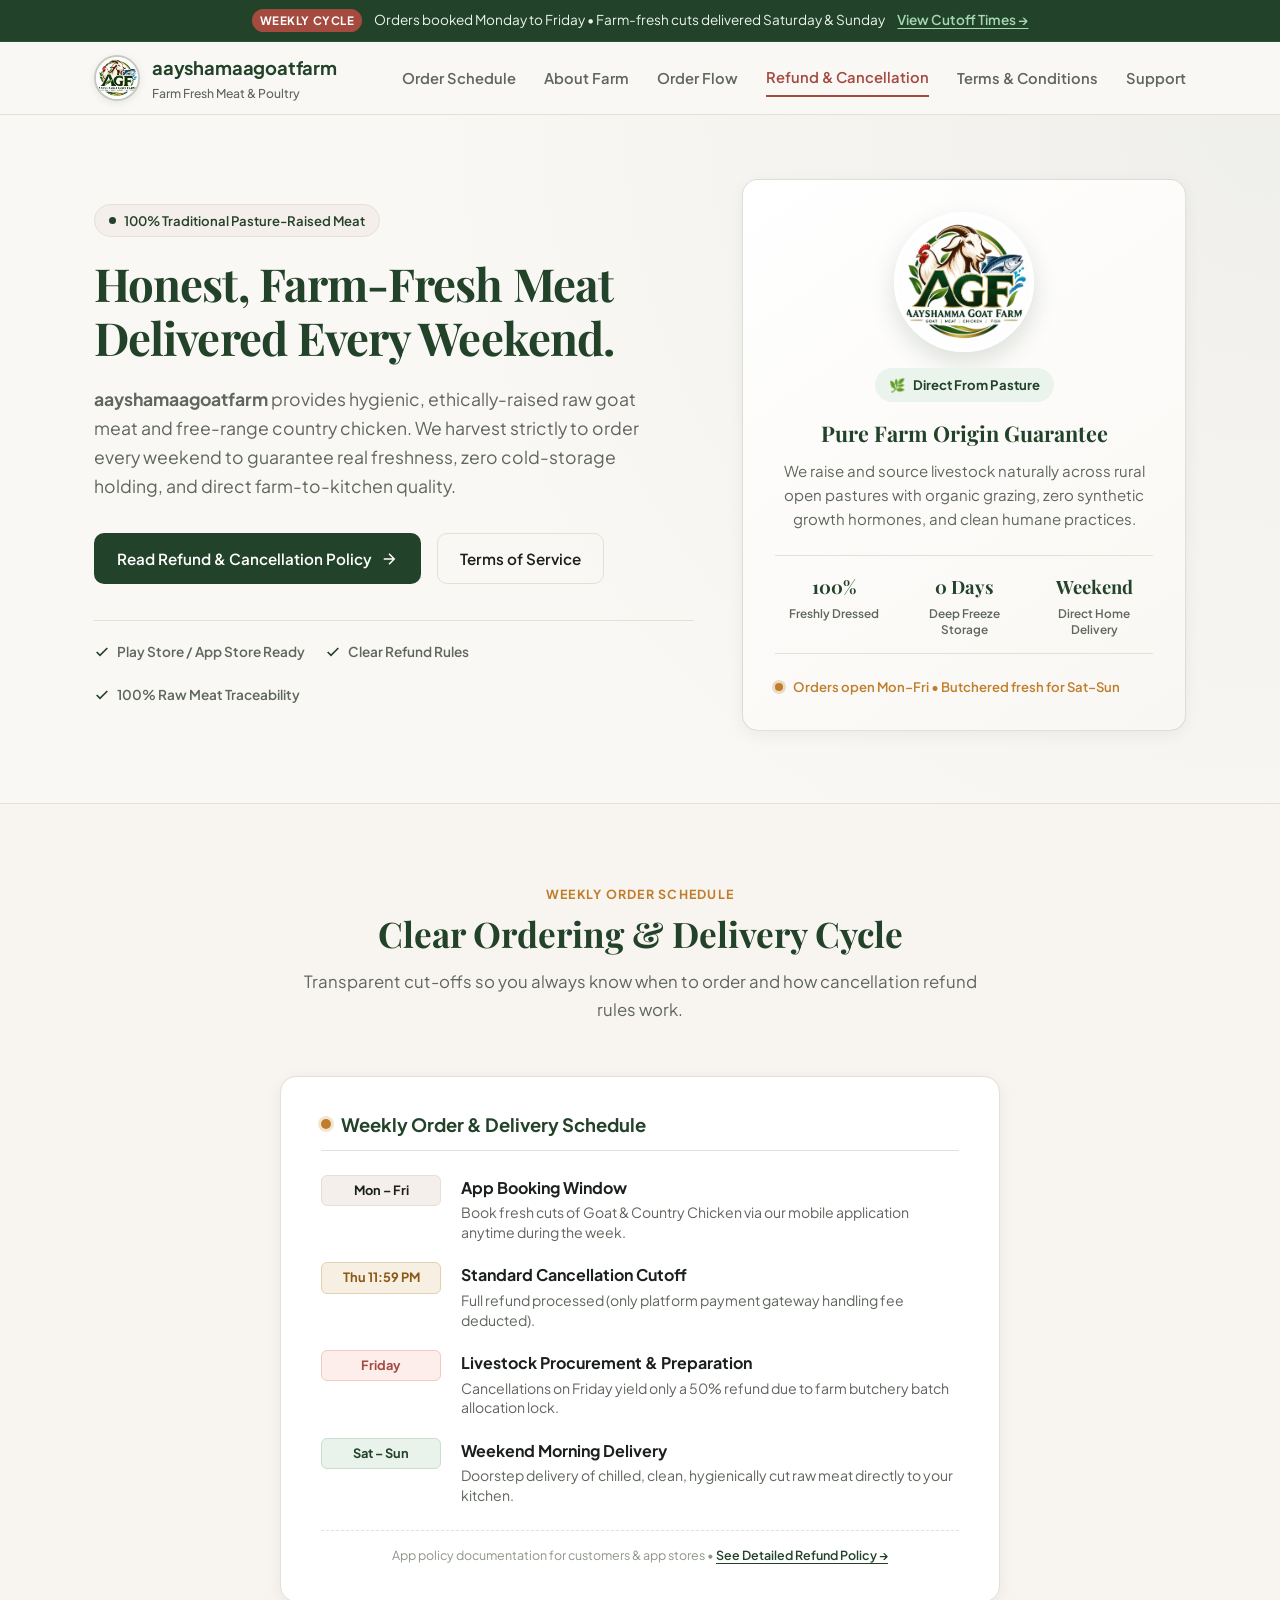
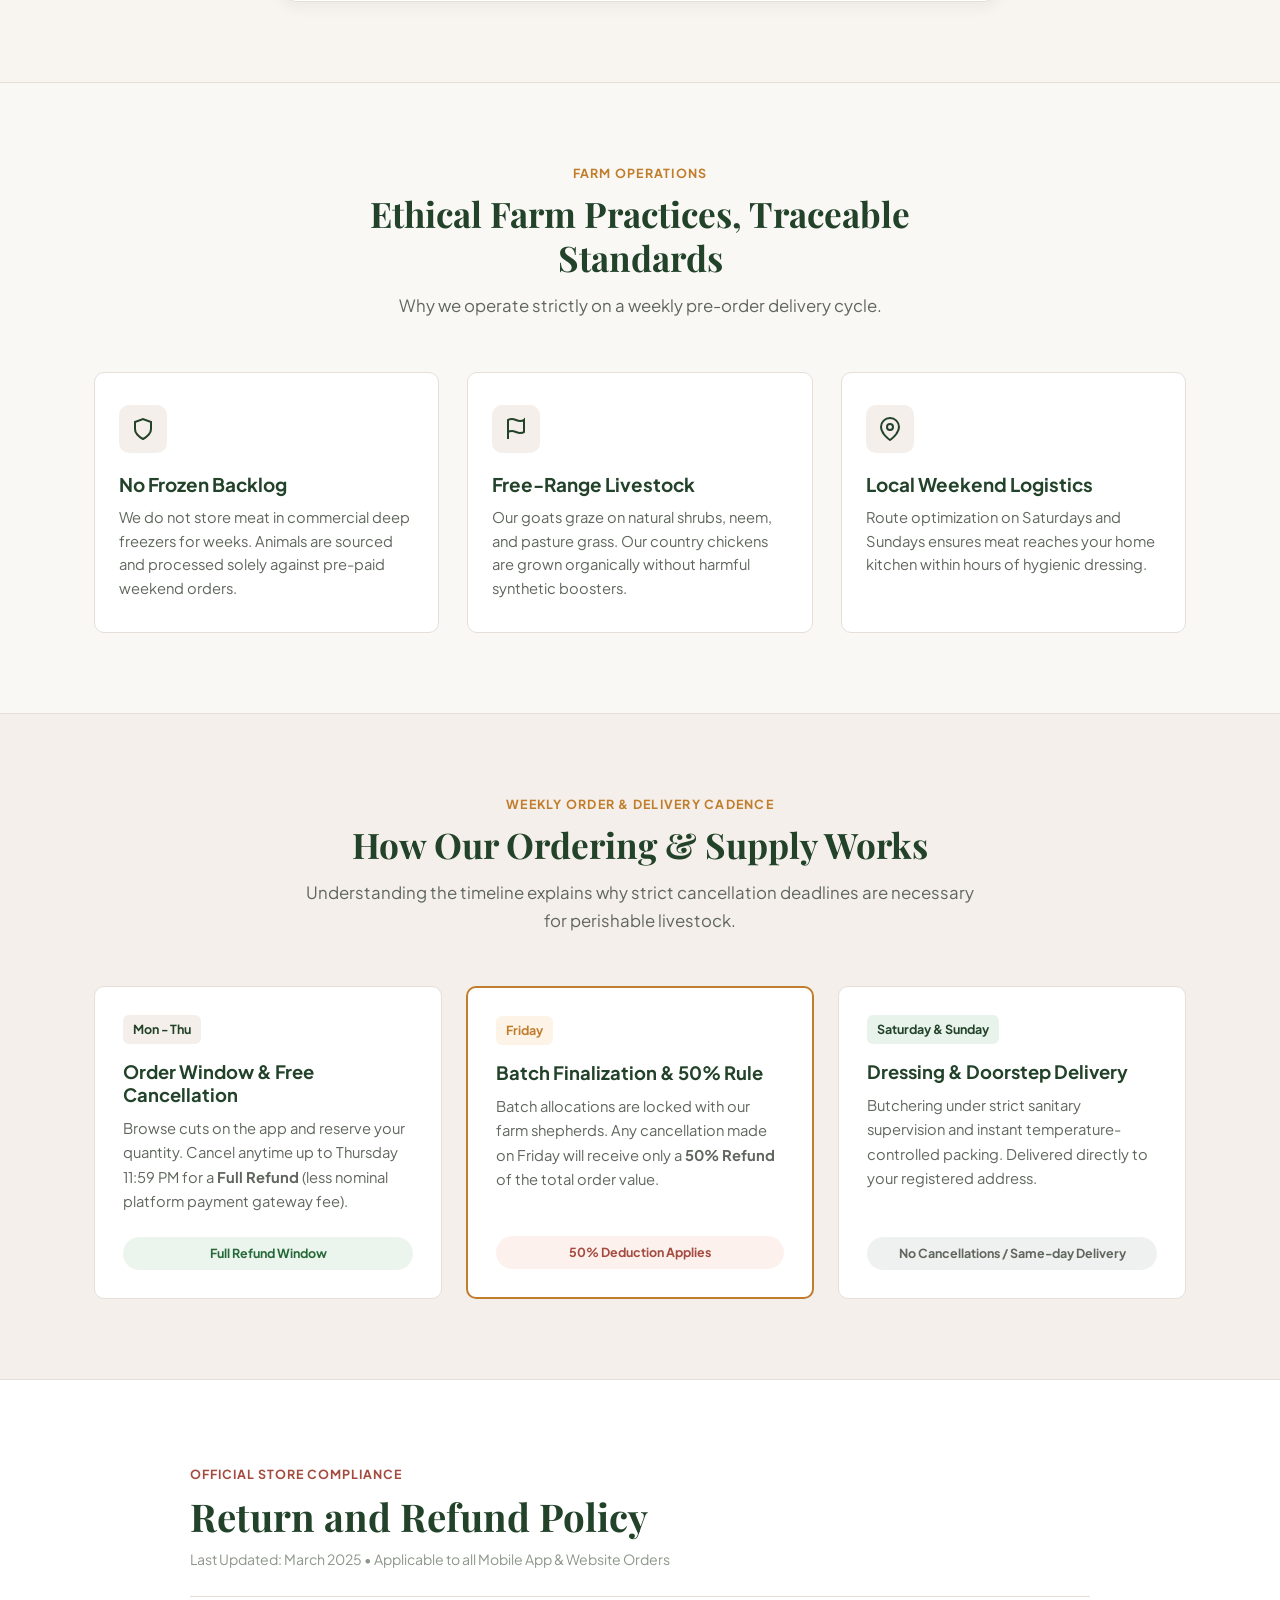
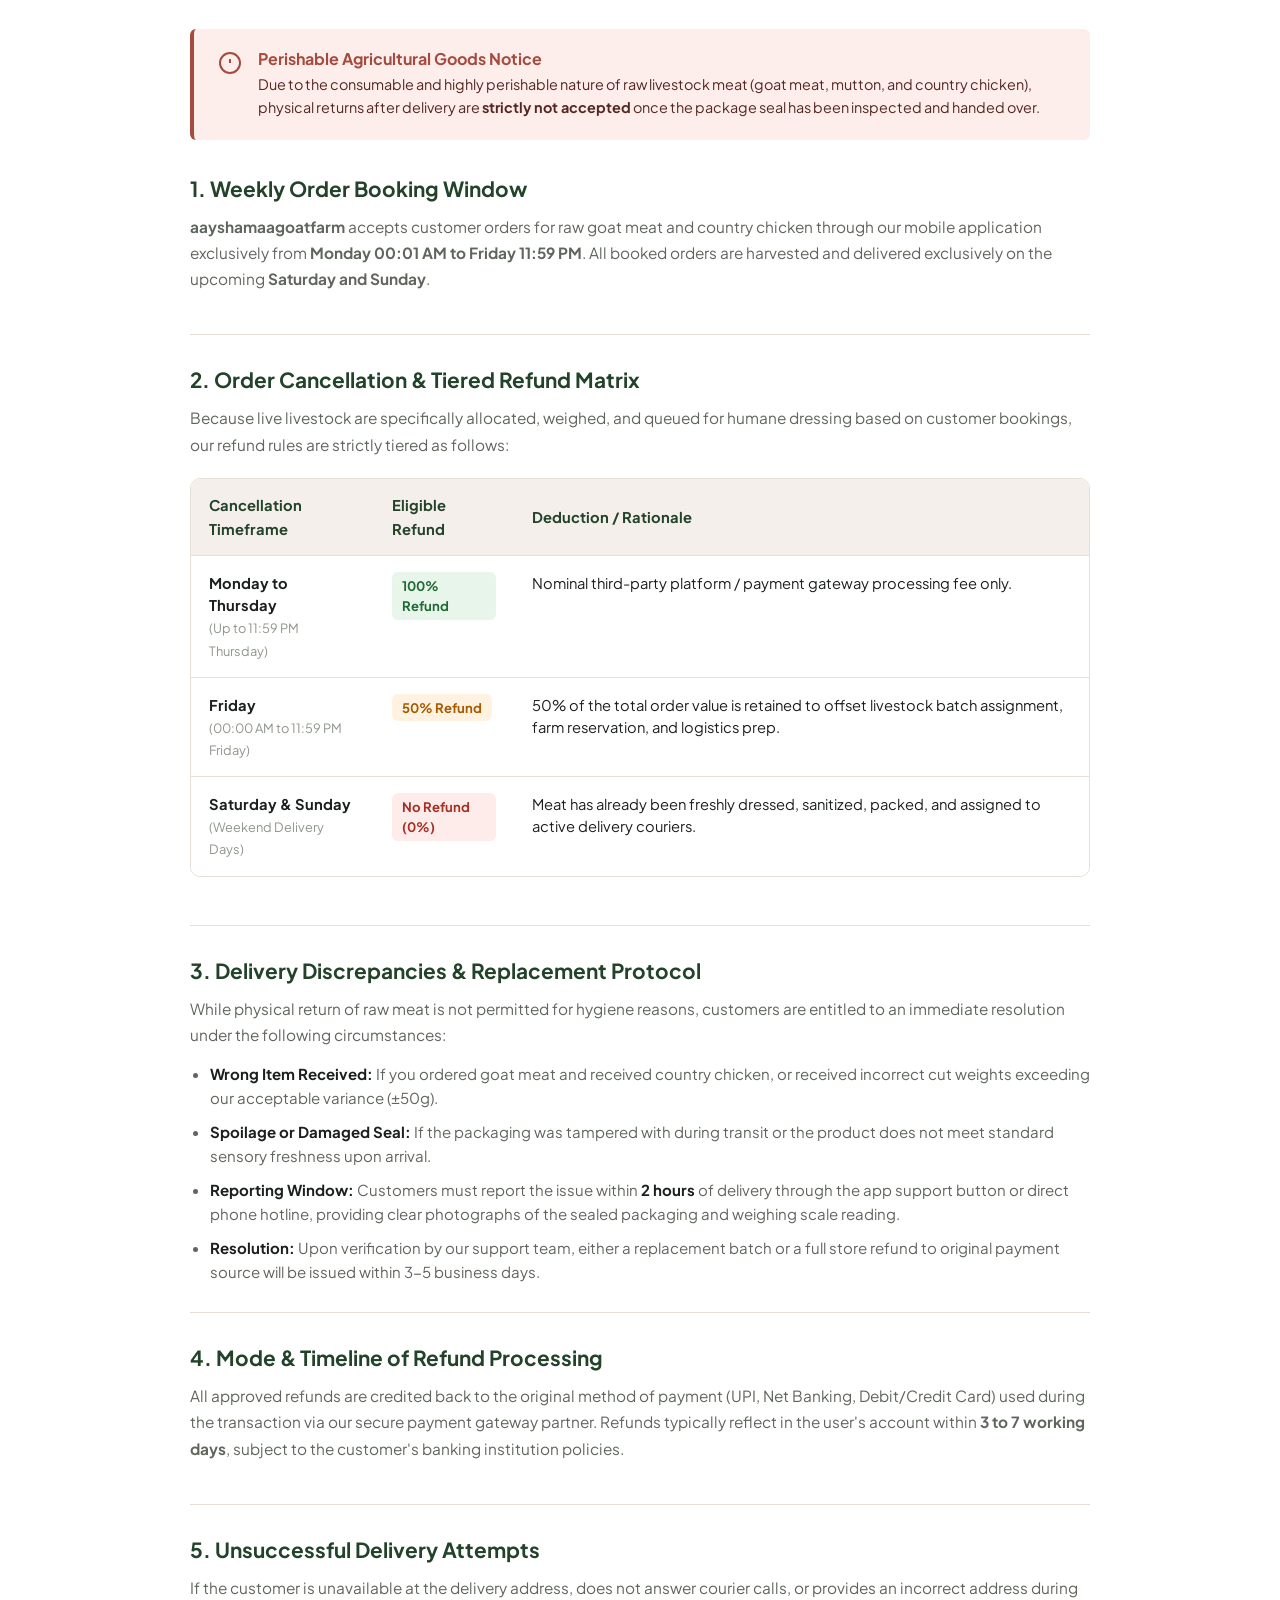
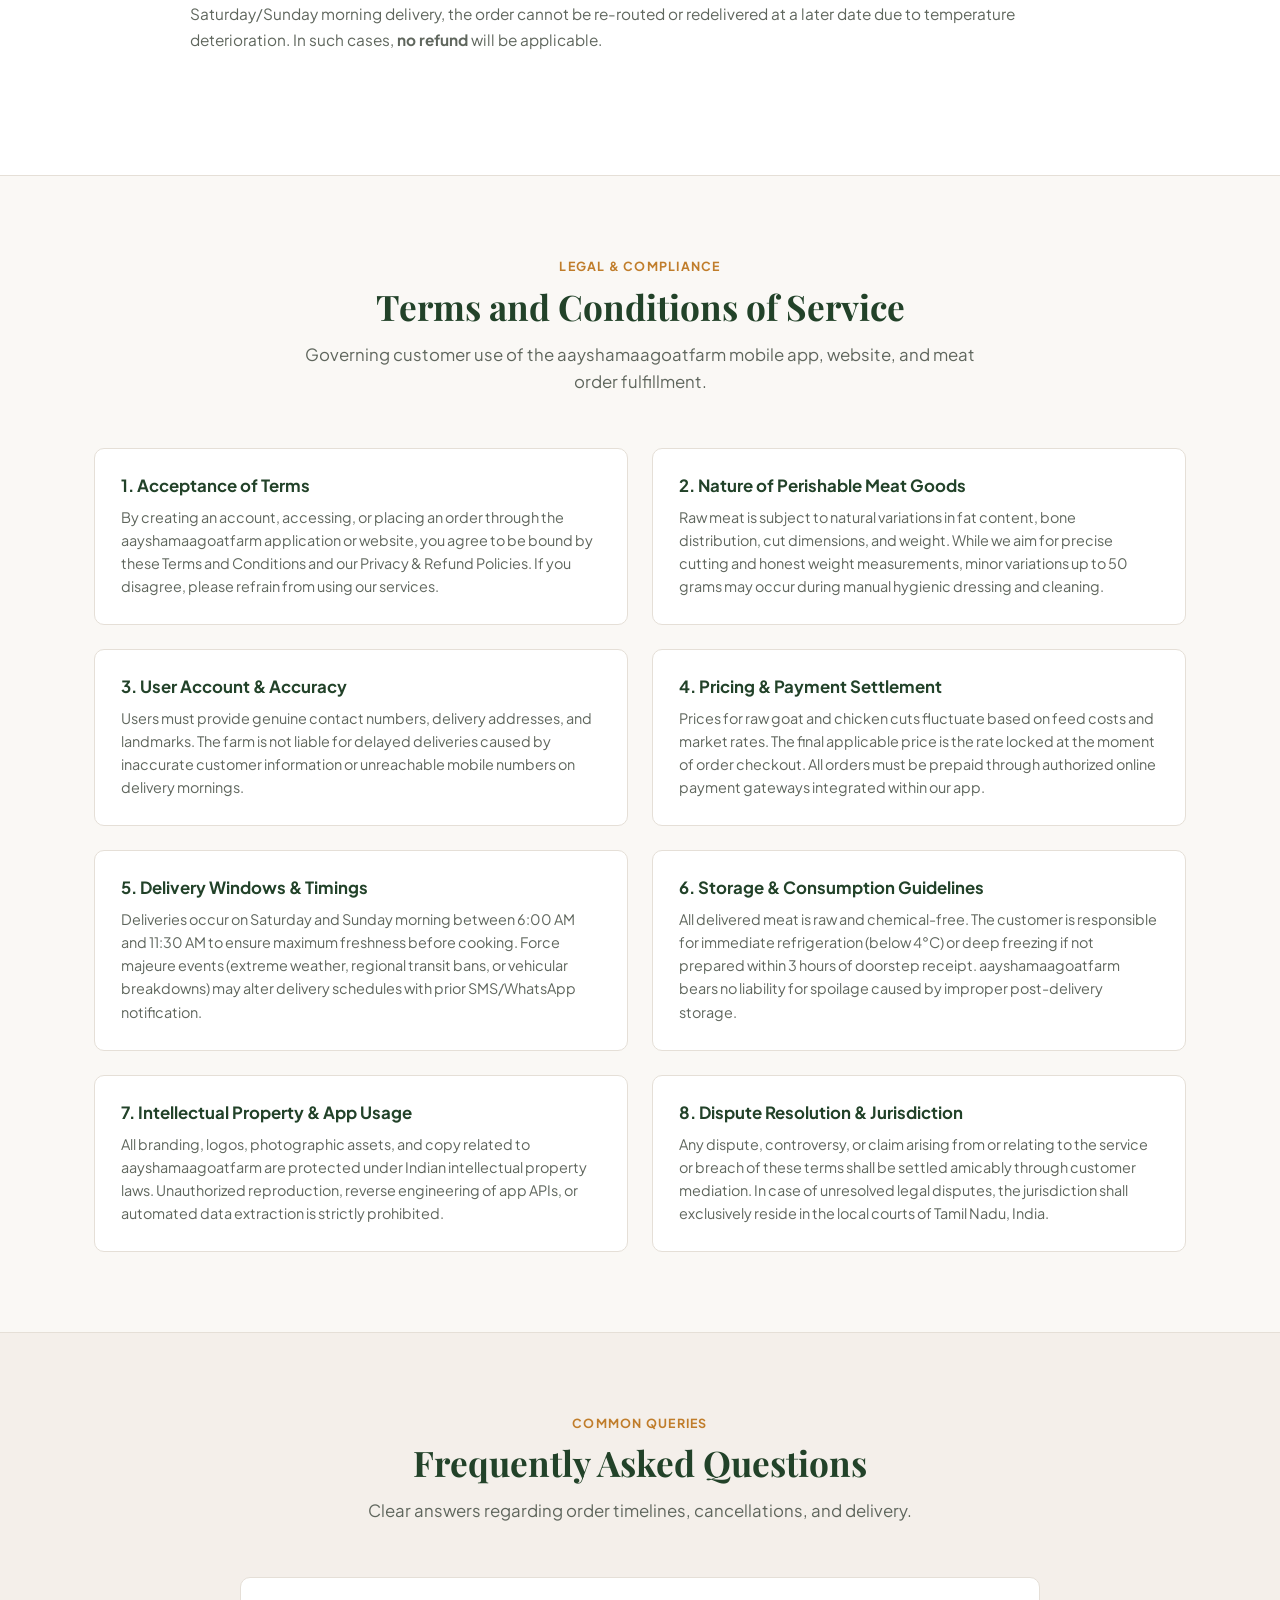
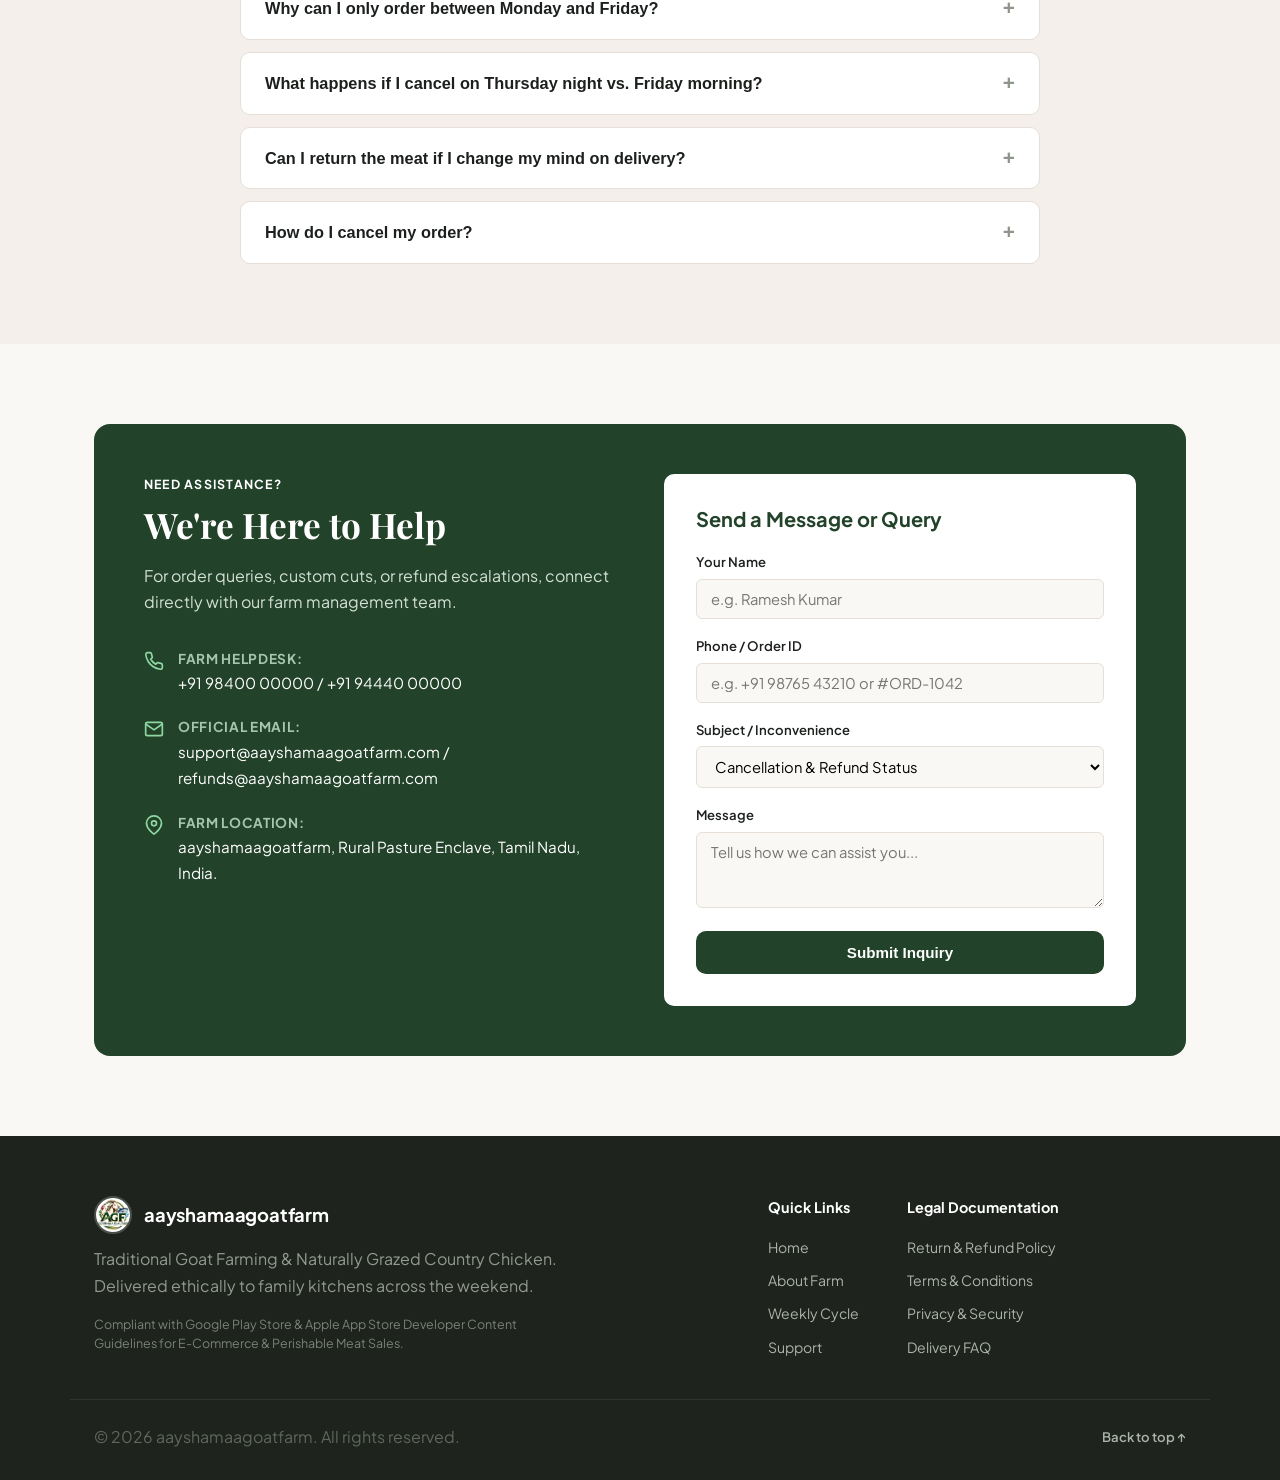
==== commit 4131a179: "Update brand name, redesign hero, add official logo & favicon" ====
--- a/index.html
+++ b/index.html
@@ -3,11 +3,13 @@
 <head>
   <meta charset="UTF-8">
   <meta name="viewport" content="width=device-width, initial-scale=1.0">
-  <title>Ayisha Amma Aatupannai | Farm Fresh Goat & Country Chicken</title>
-  <meta name="description" content="Ayisha Amma Aatupannai - Ethical, wholesome, pasture-raised goat and country chicken meat delivered fresh to your doorstep every weekend. Official Terms of Service and Return & Refund Policy for Play Store and App Store compliance.">
+  <title>aayshamaagoatfarm | Farm Fresh Goat & Country Chicken</title>
+  <meta name="description" content="aayshamaagoatfarm - Ethical, wholesome, pasture-raised goat and country chicken meat delivered fresh to your doorstep every weekend. Official Terms of Service and Return & Refund Policy for Play Store and App Store compliance.">
   <link rel="preconnect" href="https://fonts.googleapis.com">
   <link rel="preconnect" href="https://fonts.gstatic.com" crossorigin>
   <link href="https://fonts.googleapis.com/css2?family=Plus+Jakarta+Sans:wght@400;500;600;700&family=Playfair+Display:ital,wght@0,600;0,700;1,400&family=JetBrains+Mono:wght@400;500&display=swap" rel="stylesheet">
+  <link rel="icon" type="image/png" href="logo.png">
+  <link rel="apple-touch-icon" href="logo.png">
   <link rel="stylesheet" href="style.css">
 </head>
 <body>
@@ -25,23 +27,19 @@
   <header class="site-header" id="site-header">
     <div class="container header-wrap">
       <a href="#hero" class="brand">
-        <div class="brand-symbol">
-          <svg width="24" height="24" viewBox="0 0 24 24" fill="none" stroke="currentColor" stroke-width="2" stroke-linecap="round" stroke-linejoin="round">
-            <path d="M12 2a10 10 0 0 1 10 10c0 5.25-4 9-10 10S2 17.25 2 12A10 10 0 0 1 12 2z"/>
-            <path d="M12 6v6l4 2"/>
-          </svg>
-        </div>
+        <img src="logo.png" alt="aayshamaagoatfarm Logo" class="brand-logo-img">
         <div class="brand-text">
-          <span class="brand-title">Ayisha Amma</span>
-          <span class="brand-sub">Aatupannai (ஆட்டுப்பண்ணை)</span>
+          <span class="brand-title">aayshamaagoatfarm</span>
+          <span class="brand-sub">Farm Fresh Meat &amp; Poultry</span>
         </div>
       </a>
 
       <nav class="nav-links" id="nav-links">
+        <a href="#order-schedule" class="nav-link">Order Schedule</a>
         <a href="#about" class="nav-link">About Farm</a>
         <a href="#schedule-guide" class="nav-link">Order Flow</a>
-        <a href="#refund-policy" class="nav-link highlight-link">Refund & Cancellation</a>
-        <a href="#terms" class="nav-link">Terms & Conditions</a>
+        <a href="#refund-policy" class="nav-link highlight-link">Refund &amp; Cancellation</a>
+        <a href="#terms" class="nav-link">Terms &amp; Conditions</a>
         <a href="#contact" class="nav-link">Support</a>
       </nav>
 
@@ -63,7 +61,7 @@
           </div>
           <h1>Honest, Farm-Fresh Meat Delivered Every Weekend.</h1>
           <p class="hero-desc">
-            <strong>Ayisha Amma Aatupannai</strong> provides hygienic, ethically-raised raw goat meat and free-range country chicken. We harvest strictly to order every weekend to guarantee real freshness, zero cold-storage holding, and direct farm-to-kitchen quality.
+            <strong>aayshamaagoatfarm</strong> provides hygienic, ethically-raised raw goat meat and free-range country chicken. We harvest strictly to order every weekend to guarantee real freshness, zero cold-storage holding, and direct farm-to-kitchen quality.
           </p>
 
           <div class="hero-actions">
@@ -91,18 +89,63 @@
         </div>
 
         <div class="hero-card-panel">
-          <div class="glass-card summary-card">
+          <div class="glass-card hero-showcase-card">
+            <div class="hero-logo-display">
+              <img src="logo.png" alt="aayshamaagoatfarm Emblem" class="showcase-logo-img">
+            </div>
+            <div class="showcase-badge">
+              <span class="badge-icon">🌿</span>
+              <span>Direct From Pasture</span>
+            </div>
+            <h3>Pure Farm Origin Guarantee</h3>
+            <p class="showcase-text">We raise and source livestock naturally across rural open pastures with organic grazing, zero synthetic growth hormones, and clean humane practices.</p>
+            
+            <div class="showcase-stats">
+              <div class="s-stat">
+                <strong>100%</strong>
+                <span>Freshly Dressed</span>
+              </div>
+              <div class="s-stat">
+                <strong>0 Days</strong>
+                <span>Deep Freeze Storage</span>
+              </div>
+              <div class="s-stat">
+                <strong>Weekend</strong>
+                <span>Direct Home Delivery</span>
+              </div>
+            </div>
+
+            <div class="showcase-highlight">
+              <div class="highlight-dot"></div>
+              <span>Orders open Mon–Fri &bull; Butchered fresh for Sat–Sun</span>
+            </div>
+          </div>
+        </div>
+      </div>
+    </section>
+
+    <!-- Section 2: Weekly Order Schedule & Timeline (Moved from Hero) -->
+    <section class="section schedule-showcase-section" id="order-schedule">
+      <div class="container">
+        <div class="section-title-wrap">
+          <span class="sub-heading">Weekly Order Schedule</span>
+          <h2>Clear Ordering &amp; Delivery Cycle</h2>
+          <p class="section-sub">Transparent cut-offs so you always know when to order and how cancellation refund rules work.</p>
+        </div>
+
+        <div class="schedule-timeline-container">
+          <div class="glass-card full-schedule-card">
             <div class="card-header">
               <span class="farm-indicator"></span>
-              <h3>Weekly Order Schedule</h3>
-            </div>
-
-            <div class="timeline-quick">
+              <h3>Weekly Order &amp; Delivery Schedule</h3>
+            </div>
+
+            <div class="timeline-quick expanded-timeline">
               <div class="t-item active">
                 <div class="t-marker">Mon &ndash; Fri</div>
                 <div class="t-body">
                   <strong>App Booking Window</strong>
-                  <p>Book fresh cuts of Goat & Country Chicken via our mobile application.</p>
+                  <p>Book fresh cuts of Goat &amp; Country Chicken via our mobile application anytime during the week.</p>
                 </div>
               </div>
 
@@ -110,15 +153,15 @@
                 <div class="t-marker">Thu 11:59 PM</div>
                 <div class="t-body">
                   <strong>Standard Cancellation Cutoff</strong>
-                  <p>Full refund processed (only platform handling fee deducted).</p>
+                  <p>Full refund processed (only platform payment gateway handling fee deducted).</p>
                 </div>
               </div>
 
               <div class="t-item alert">
                 <div class="t-marker">Friday</div>
                 <div class="t-body">
-                  <strong>Livestock Procurement & Preparation</strong>
-                  <p>Cancellations on Friday yield only a 50% refund due to butchery batch lock.</p>
+                  <strong>Livestock Procurement &amp; Preparation</strong>
+                  <p>Cancellations on Friday yield only a 50% refund due to farm butchery batch allocation lock.</p>
                 </div>
               </div>
 
@@ -126,20 +169,20 @@
                 <div class="t-marker">Sat &ndash; Sun</div>
                 <div class="t-body">
                   <strong>Weekend Morning Delivery</strong>
-                  <p>Doorstep delivery of chilled, clean, hygienically cut raw meat.</p>
+                  <p>Doorstep delivery of chilled, clean, hygienically cut raw meat directly to your kitchen.</p>
                 </div>
               </div>
             </div>
 
             <div class="card-footer-note">
-              <span>App policy documentation for customers & app stores</span>
-            </div>
-          </div>
-        </div>
-      </div>
-    </section>
-
-    <!-- Key Highlights / About -->
+              <span>App policy documentation for customers &amp; app stores &bull; <a href="#refund-policy" class="text-link">See Detailed Refund Policy &rarr;</a></span>
+            </div>
+          </div>
+        </div>
+      </div>
+    </section>
+
+    <!-- Section 3: Key Highlights / About Farm (Moved to 3rd) -->
     <section class="section about-section" id="about">
       <div class="container">
         <div class="section-title-wrap">
@@ -236,7 +279,7 @@
             
             <div class="policy-block">
               <h3>1. Weekly Order Booking Window</h3>
-              <p><strong>Ayisha Amma Aatupannai</strong> accepts customer orders for raw goat meat and country chicken through our mobile application exclusively from <strong>Monday 00:01 AM to Friday 11:59 PM</strong>. All booked orders are harvested and delivered exclusively on the upcoming <strong>Saturday and Sunday</strong>.</p>
+              <p><strong>aayshamaagoatfarm</strong> accepts customer orders for raw goat meat and country chicken through our mobile application exclusively from <strong>Monday 00:01 AM to Friday 11:59 PM</strong>. All booked orders are harvested and delivered exclusively on the upcoming <strong>Saturday and Sunday</strong>.</p>
             </div>
 
             <div class="policy-block highlight-block">
@@ -325,13 +368,13 @@
           <div class="section-title-wrap">
             <span class="sub-heading">Legal & Compliance</span>
             <h2>Terms and Conditions of Service</h2>
-            <p class="section-sub">Governing customer use of the Ayisha Amma Aatupannai mobile app, website, and meat order fulfillment.</p>
+            <p class="section-sub">Governing customer use of the aayshamaagoatfarm mobile app, website, and meat order fulfillment.</p>
           </div>
 
           <div class="terms-grid">
             <article class="term-card">
               <h4>1. Acceptance of Terms</h4>
-              <p>By creating an account, accessing, or placing an order through the Ayisha Amma Aatupannai application or website, you agree to be bound by these Terms and Conditions and our Privacy & Refund Policies. If you disagree, please refrain from using our services.</p>
+              <p>By creating an account, accessing, or placing an order through the aayshamaagoatfarm application or website, you agree to be bound by these Terms and Conditions and our Privacy & Refund Policies. If you disagree, please refrain from using our services.</p>
             </article>
 
             <article class="term-card">
@@ -356,12 +399,12 @@
 
             <article class="term-card">
               <h4>6. Storage & Consumption Guidelines</h4>
-              <p>All delivered meat is raw and chemical-free. The customer is responsible for immediate refrigeration (below 4&deg;C) or deep freezing if not prepared within 3 hours of doorstep receipt. Ayisha Amma Aatupannai bears no liability for spoilage caused by improper post-delivery storage.</p>
+              <p>All delivered meat is raw and chemical-free. The customer is responsible for immediate refrigeration (below 4&deg;C) or deep freezing if not prepared within 3 hours of doorstep receipt. aayshamaagoatfarm bears no liability for spoilage caused by improper post-delivery storage.</p>
             </article>
 
             <article class="term-card">
               <h4>7. Intellectual Property & App Usage</h4>
-              <p>All branding, logos, photographic assets, and copy related to Ayisha Amma Aatupannai are protected under Indian intellectual property laws. Unauthorized reproduction, reverse engineering of app APIs, or automated data extraction is strictly prohibited.</p>
+              <p>All branding, logos, photographic assets, and copy related to aayshamaagoatfarm are protected under Indian intellectual property laws. Unauthorized reproduction, reverse engineering of app APIs, or automated data extraction is strictly prohibited.</p>
             </article>
 
             <article class="term-card">
@@ -419,7 +462,7 @@
               <span class="faq-icon">+</span>
             </button>
             <div class="faq-answer">
-              <p>Open the Ayisha Amma Aatupannai mobile app, go to <strong>My Orders &rarr; Active Order &rarr; Cancel Order</strong>. The system will automatically calculate your eligible refund based on the day of cancellation and credit it back to your source account.</p>
+              <p>Open the aayshamaagoatfarm mobile app, go to <strong>My Orders &rarr; Active Order &rarr; Cancel Order</strong>. The system will automatically calculate your eligible refund based on the day of cancellation and credit it back to your source account.</p>
             </div>
           </div>
         </div>
@@ -448,7 +491,7 @@
                 <svg width="20" height="20" viewBox="0 0 24 24" fill="none" stroke="currentColor" stroke-width="2"><path d="M4 4h16c1.1 0 2 .9 2 2v12c0 1.1-.9 2-2 2H4c-1.1 0-2-.9-2-2V6c0-1.1.9-2 2-2z"/><polyline points="22,6 12,13 2,6"/></svg>
                 <div>
                   <strong>Official Email:</strong>
-                  <span>support@ayishaammafarm.com / refunds@ayishaammafarm.com</span>
+                  <span>support@aayshamaagoatfarm.com / refunds@aayshamaagoatfarm.com</span>
                 </div>
               </div>
 
@@ -456,7 +499,7 @@
                 <svg width="20" height="20" viewBox="0 0 24 24" fill="none" stroke="currentColor" stroke-width="2"><path d="M21 10c0 7-9 13-9 13s-9-6-9-13a9 9 0 0 1 18 0z"/><circle cx="12" cy="10" r="3"/></svg>
                 <div>
                   <strong>Farm Location:</strong>
-                  <span>Ayisha Amma Aatupannai, Rural Pasture Enclave, Tamil Nadu, India.</span>
+                  <span>aayshamaagoatfarm, Rural Pasture Enclave, Tamil Nadu, India.</span>
                 </div>
               </div>
             </div>
@@ -498,7 +541,10 @@
   <footer class="site-footer">
     <div class="container footer-content">
       <div class="footer-left">
-        <div class="brand-title text-white">Ayisha Amma Aatupannai</div>
+        <div class="footer-brand-wrap">
+          <img src="logo.png" alt="aayshamaagoatfarm Logo" class="footer-logo-img">
+          <div class="brand-title text-white">aayshamaagoatfarm</div>
+        </div>
         <p class="footer-desc">Traditional Goat Farming & Naturally Grazed Country Chicken. Delivered ethically to family kitchens across the weekend.</p>
         <div class="compliance-text">
           <span>Compliant with Google Play Store & Apple App Store Developer Content Guidelines for E-Commerce & Perishable Meat Sales.</span>
@@ -525,7 +571,7 @@
     </div>
 
     <div class="container footer-bottom">
-      <p>&copy; <span id="currentYear"></span> Ayisha Amma Aatupannai. All rights reserved.</p>
+      <p>&copy; <span id="currentYear"></span> aayshamaagoatfarm. All rights reserved.</p>
       <a href="#site-header" class="back-to-top">Back to top &uarr;</a>
     </div>
   </footer>
--- a/style.css
+++ b/style.css
@@ -1,5 +1,5 @@
 /* 
-  Ayisha Amma Aatupannai (ஆட்டுப்பண்ணை) - Design System & Styles
+  aayshamaagoatfarm - Design System & Styles
   Earthy, artisanal, high-trust agrarian aesthetic.
   No generic AI neon/futuristic gradients.
 */
@@ -151,6 +151,21 @@
   gap: 12px;
 }
 
+.brand-logo-img {
+  width: 46px;
+  height: 46px;
+  border-radius: 50%;
+  object-fit: cover;
+  border: 2px solid rgba(34, 66, 41, 0.25);
+  box-shadow: 0 2px 8px rgba(0, 0, 0, 0.08);
+  transition: var(--transition-smooth);
+}
+
+.brand:hover .brand-logo-img {
+  transform: scale(1.05);
+  border-color: var(--color-forest);
+}
+
 .brand-symbol {
   width: 42px;
   height: 42px;
@@ -340,18 +355,166 @@
   color: var(--color-forest);
 }
 
-/* Glass & Summary Card in Hero */
-.summary-card {
+/* Glass & Summary Card in Hero / Section 2 */
+.summary-card,
+.hero-showcase-card,
+.full-schedule-card {
   background-color: var(--color-surface);
   border: 1px solid var(--color-border);
   border-radius: var(--radius-lg);
-  padding: 30px;
+  padding: 32px;
   box-shadow: var(--shadow-card);
   transition: var(--transition-smooth);
 }
 
-.summary-card:hover {
+.summary-card:hover,
+.hero-showcase-card:hover,
+.full-schedule-card:hover {
   box-shadow: var(--shadow-hover);
+}
+
+/* Hero Showcase Card */
+.hero-showcase-card {
+  position: relative;
+  overflow: hidden;
+  background: linear-gradient(145deg, #FFFFFF 0%, #F9F7F3 100%);
+  border: 1px solid rgba(34, 66, 41, 0.15);
+  text-align: center;
+}
+
+.hero-logo-display {
+  display: flex;
+  justify-content: center;
+  align-items: center;
+  margin-bottom: 16px;
+}
+
+.showcase-logo-img {
+  width: 140px;
+  height: 140px;
+  border-radius: 50%;
+  object-fit: cover;
+  box-shadow: 0 10px 24px rgba(34, 66, 41, 0.15);
+  border: 4px solid #FFFFFF;
+  transition: var(--transition-smooth);
+}
+
+.showcase-logo-img:hover {
+  transform: scale(1.04) rotate(1deg);
+  box-shadow: 0 14px 30px rgba(34, 66, 41, 0.22);
+}
+
+.showcase-badge {
+  display: inline-flex;
+  align-items: center;
+  gap: 8px;
+  background-color: #EBF3ED;
+  color: var(--color-forest);
+  padding: 6px 14px;
+  border-radius: var(--radius-pill);
+  font-size: 0.82rem;
+  font-weight: 700;
+  margin-bottom: 18px;
+}
+
+.hero-showcase-card h3 {
+  font-size: 1.35rem;
+  color: var(--color-forest);
+  margin-bottom: 12px;
+  font-family: var(--font-serif);
+}
+
+.showcase-text {
+  font-size: 0.94rem;
+  color: var(--color-text-muted);
+  line-height: 1.6;
+  margin-bottom: 24px;
+}
+
+.showcase-stats {
+  display: grid;
+  grid-template-columns: repeat(3, 1fr);
+  gap: 12px;
+  margin-bottom: 22px;
+  padding: 16px 0;
+  border-top: 1px solid var(--color-border);
+  border-bottom: 1px solid var(--color-border);
+}
+
+.s-stat {
+  display: flex;
+  flex-direction: column;
+  gap: 4px;
+}
+
+.s-stat strong {
+  font-size: 1.15rem;
+  color: var(--color-forest);
+  font-family: var(--font-serif);
+}
+
+.s-stat span {
+  font-size: 0.74rem;
+  color: var(--color-text-muted);
+  font-weight: 600;
+  line-height: 1.3;
+}
+
+.showcase-highlight {
+  display: flex;
+  align-items: center;
+  gap: 10px;
+  font-size: 0.82rem;
+  color: var(--color-ochre);
+  font-weight: 600;
+}
+
+.highlight-dot {
+  width: 8px;
+  height: 8px;
+  border-radius: 50%;
+  background-color: var(--color-ochre);
+  box-shadow: 0 0 0 3px rgba(192, 125, 43, 0.25);
+}
+
+/* Schedule Showcase Section (Section 2) */
+.schedule-showcase-section {
+  background-color: #F8F5F0;
+  border-bottom: 1px solid var(--color-border);
+  padding: 72px 0;
+}
+
+.schedule-timeline-container {
+  max-width: 720px;
+  margin: 0 auto;
+}
+
+.full-schedule-card {
+  padding: 36px 40px;
+}
+
+.expanded-timeline .t-item {
+  grid-template-columns: 120px 1fr;
+  gap: 20px;
+}
+
+.expanded-timeline .t-body strong {
+  font-size: 1rem;
+}
+
+.expanded-timeline .t-body p {
+  font-size: 0.88rem;
+}
+
+.text-link {
+  color: var(--color-forest);
+  font-weight: 600;
+  text-decoration: underline;
+  text-underline-offset: 3px;
+}
+
+.text-link:hover {
+  color: var(--color-terracotta);
 }
 
 .card-header {
@@ -1012,6 +1175,21 @@
   gap: 48px;
   padding-bottom: 40px;
   border-bottom: 1px solid rgba(255, 255, 255, 0.08);
+}
+
+.footer-brand-wrap {
+  display: flex;
+  align-items: center;
+  gap: 12px;
+  margin-bottom: 8px;
+}
+
+.footer-logo-img {
+  width: 38px;
+  height: 38px;
+  border-radius: 50%;
+  object-fit: cover;
+  border: 2px solid rgba(255, 255, 255, 0.2);
 }
 
 .footer-desc {
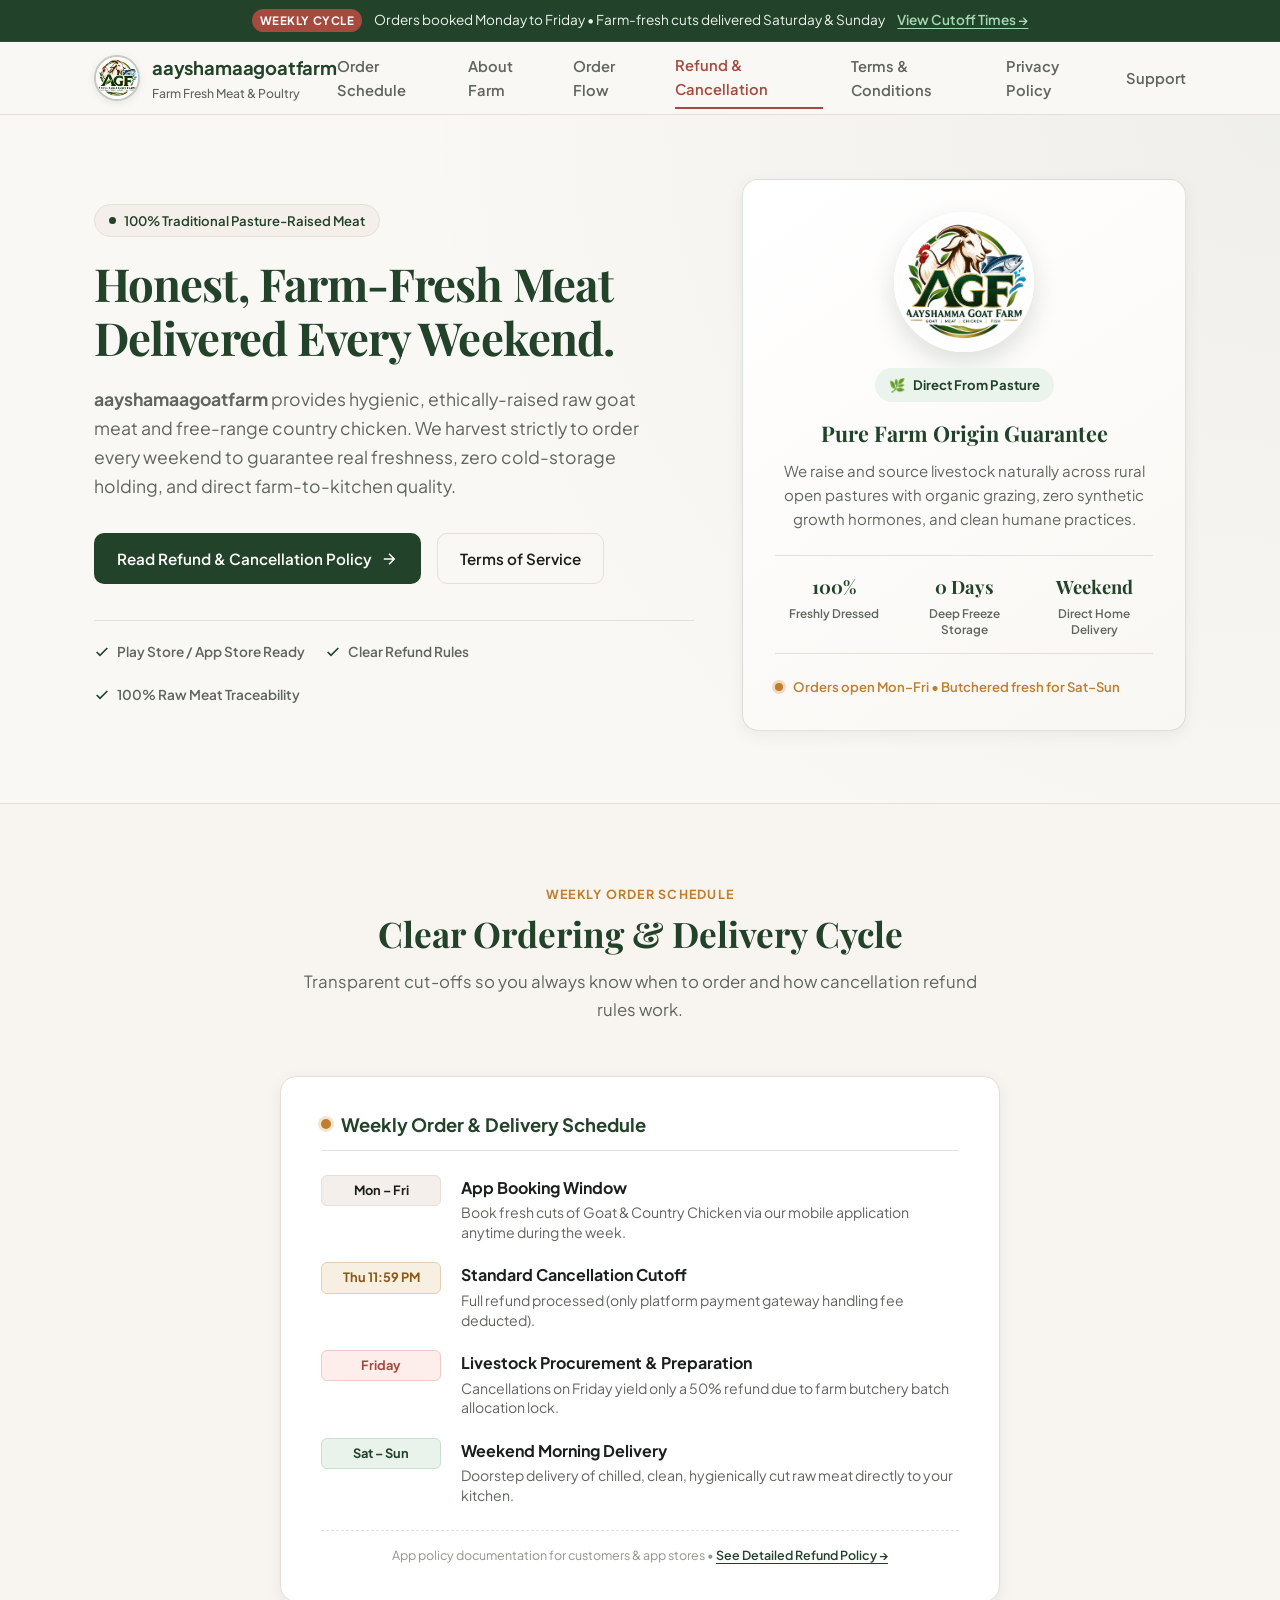
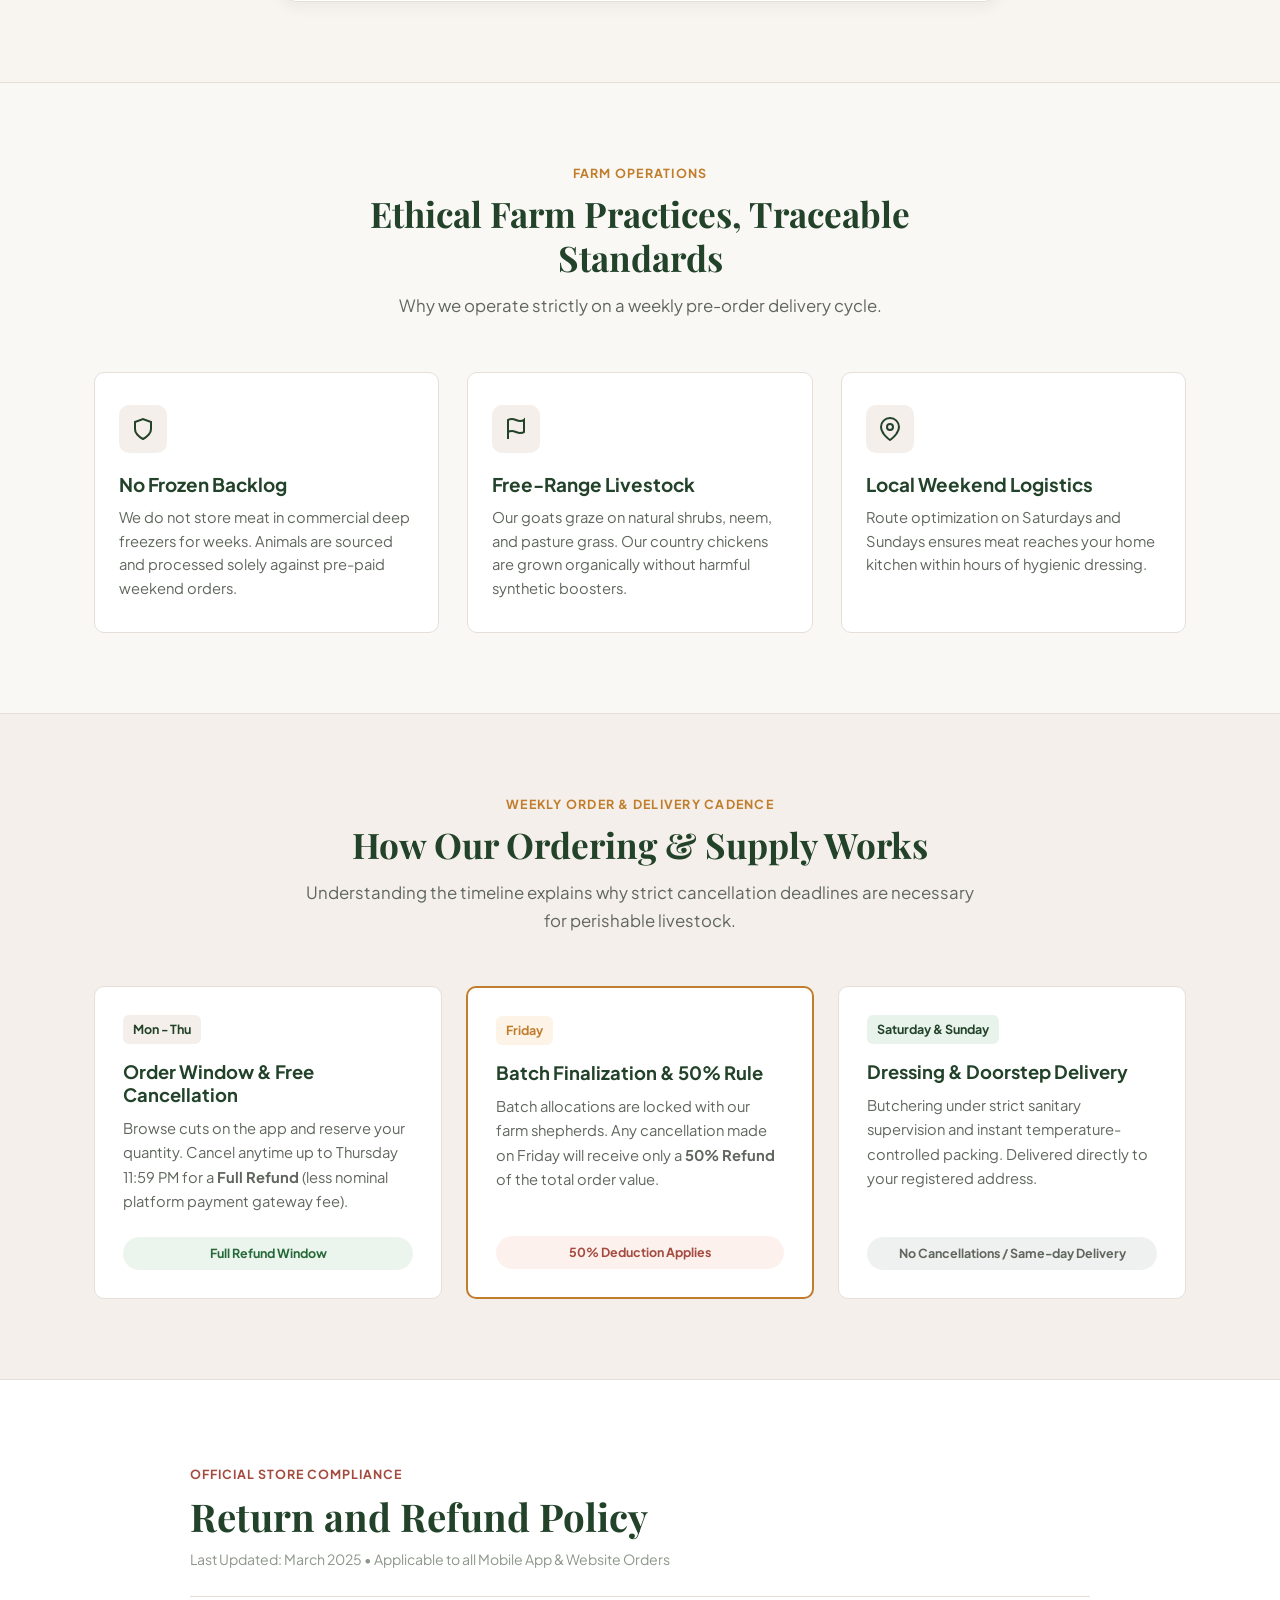
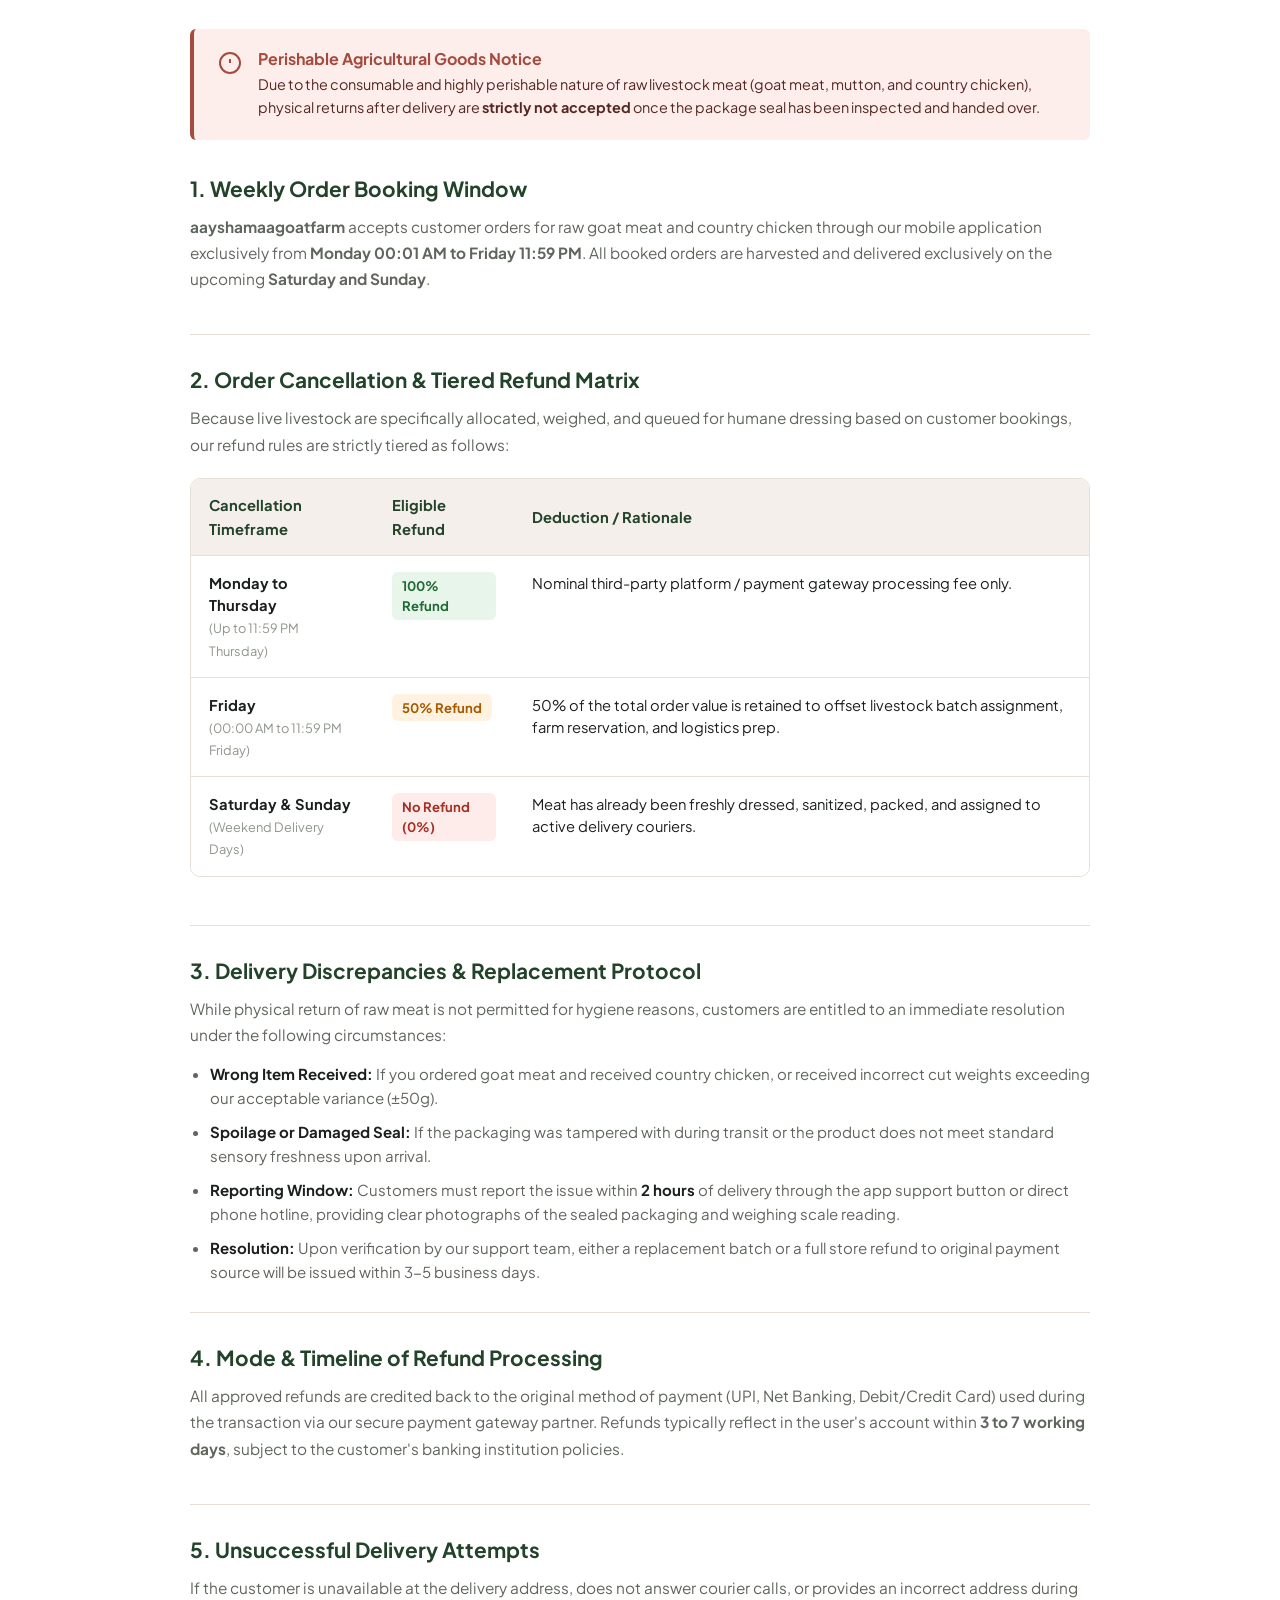
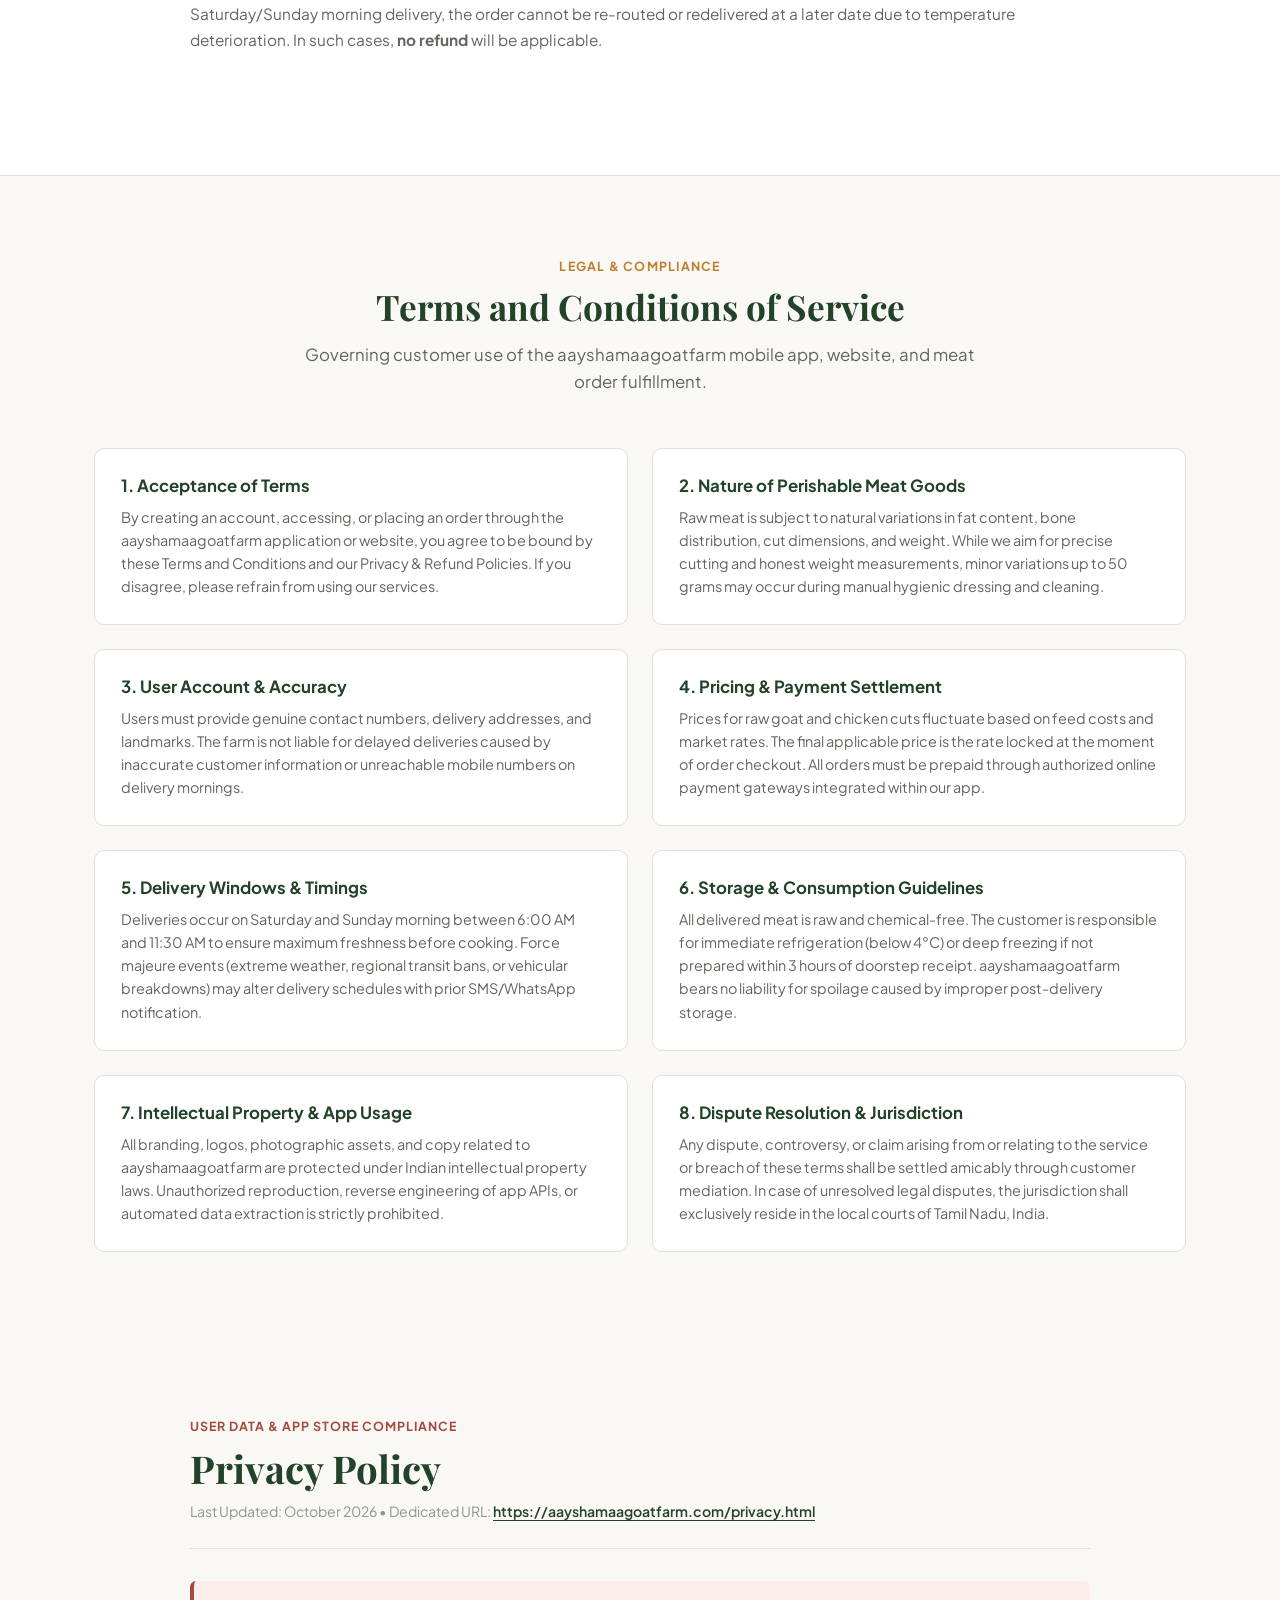
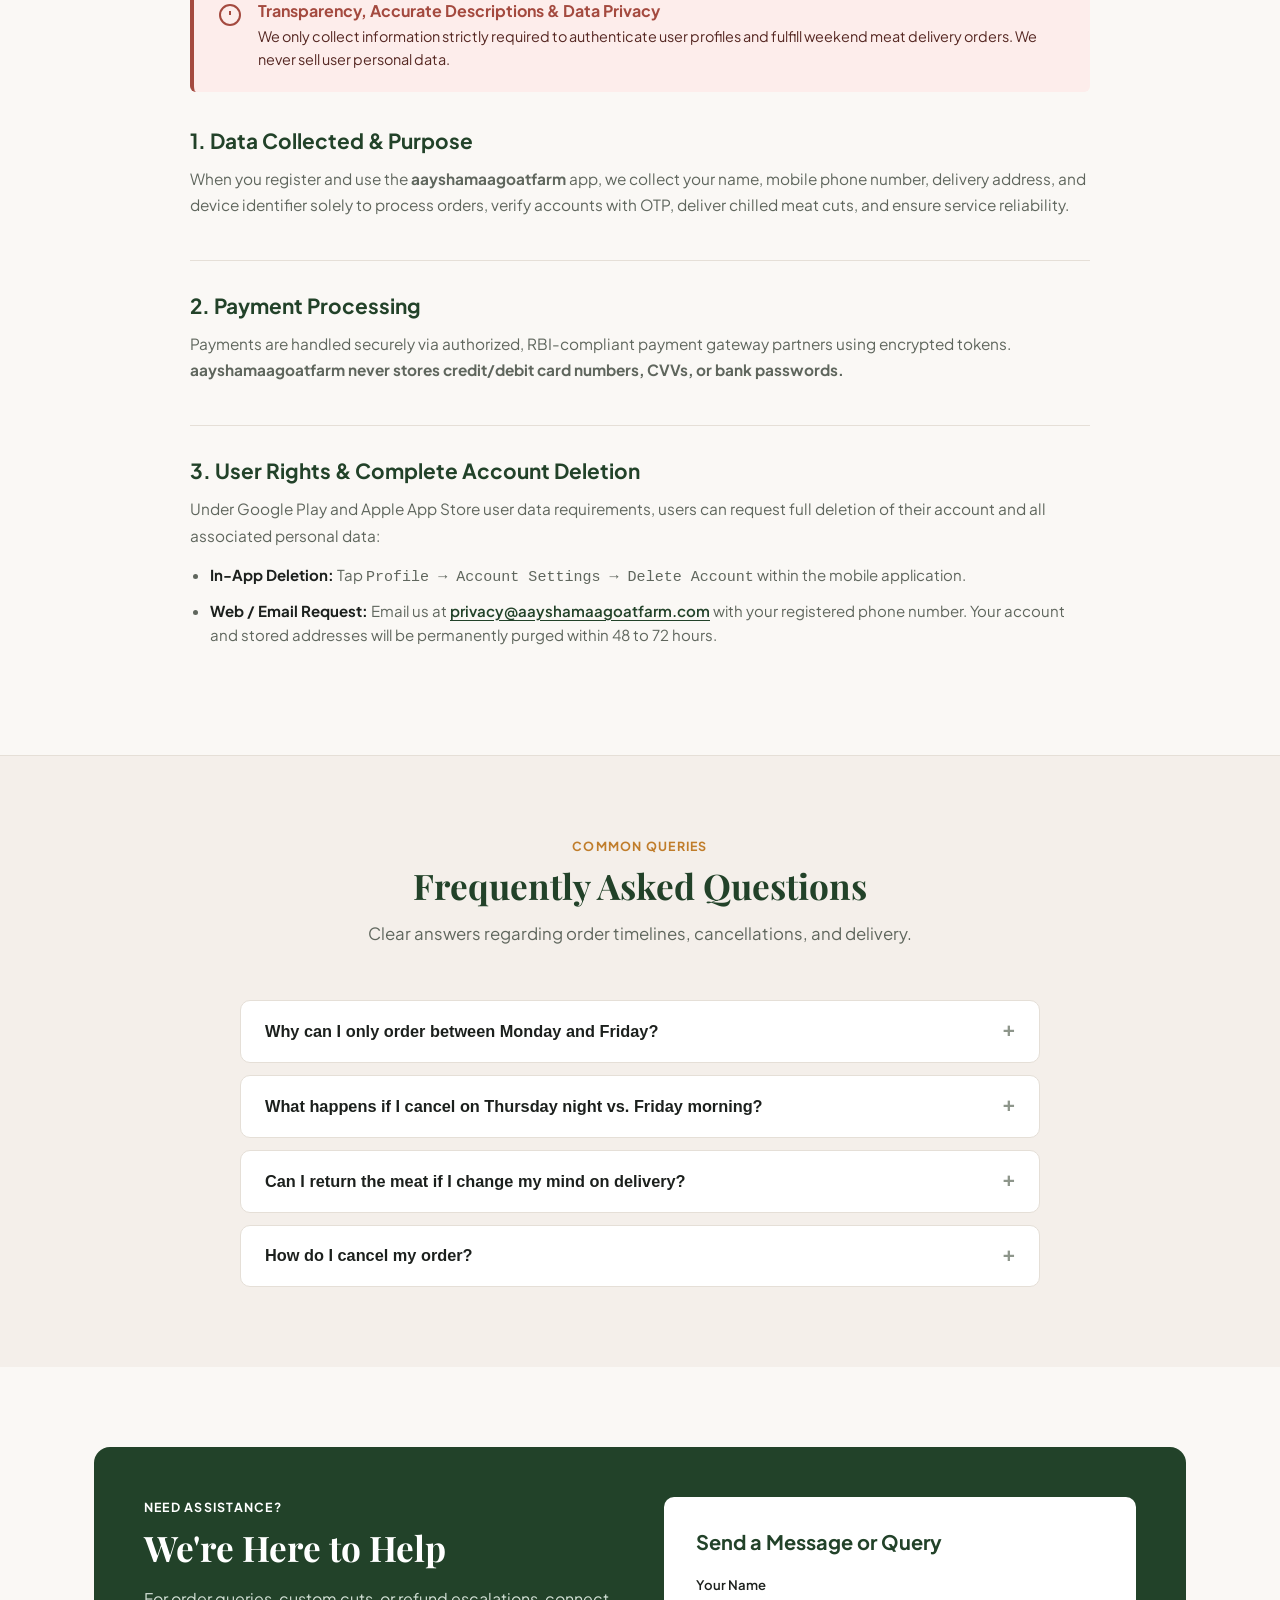
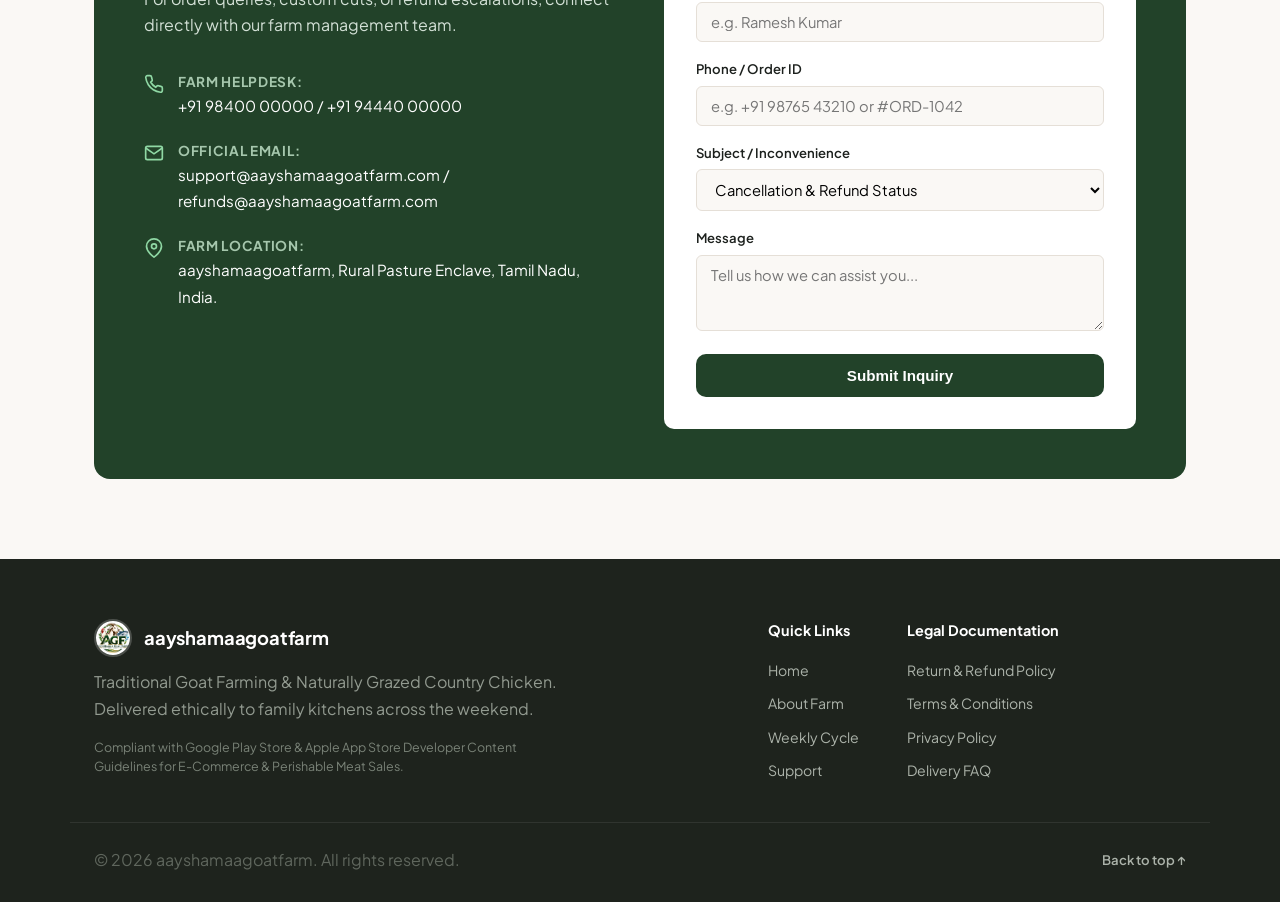
==== commit 4d1e523d: "Add compliant Privacy Policy page and in-app account deletion terms for Google Play & App Store" ====
--- a/index.html
+++ b/index.html
@@ -40,6 +40,7 @@
         <a href="#schedule-guide" class="nav-link">Order Flow</a>
         <a href="#refund-policy" class="nav-link highlight-link">Refund &amp; Cancellation</a>
         <a href="#terms" class="nav-link">Terms &amp; Conditions</a>
+        <a href="#privacy" class="nav-link">Privacy Policy</a>
         <a href="#contact" class="nav-link">Support</a>
       </nav>
 
@@ -416,6 +417,50 @@
       </div>
     </section>
 
+    <!-- Privacy Policy Section (Google Play & App Store Compliance) -->
+    <section class="section privacy-section" id="privacy">
+      <div class="container">
+        <div class="policy-wrapper">
+          <div class="policy-header">
+            <div class="policy-tag">User Data &amp; App Store Compliance</div>
+            <h2>Privacy Policy</h2>
+            <p class="effective-date">Last Updated: October 2026 &bull; Dedicated URL: <a href="privacy.html" class="text-link">https://aayshamaagoatfarm.com/privacy.html</a></p>
+          </div>
+
+          <div class="policy-callout">
+            <div class="callout-icon">
+              <svg width="24" height="24" viewBox="0 0 24 24" fill="none" stroke="currentColor" stroke-width="2"><circle cx="12" cy="12" r="10"/><line x1="12" y1="8" x2="12" y2="12"/><line x1="12" y1="16" x2="12.01" y2="16"/></svg>
+            </div>
+            <div class="callout-text">
+              <h4>Transparency, Accurate Descriptions &amp; Data Privacy</h4>
+              <p>We only collect information strictly required to authenticate user profiles and fulfill weekend meat delivery orders. We never sell user personal data.</p>
+            </div>
+          </div>
+
+          <div class="policy-blocks">
+            <div class="policy-block">
+              <h3>1. Data Collected &amp; Purpose</h3>
+              <p>When you register and use the <strong>aayshamaagoatfarm</strong> app, we collect your name, mobile phone number, delivery address, and device identifier solely to process orders, verify accounts with OTP, deliver chilled meat cuts, and ensure service reliability.</p>
+            </div>
+
+            <div class="policy-block">
+              <h3>2. Payment Processing</h3>
+              <p>Payments are handled securely via authorized, RBI-compliant payment gateway partners using encrypted tokens. <strong>aayshamaagoatfarm never stores credit/debit card numbers, CVVs, or bank passwords.</strong></p>
+            </div>
+
+            <div class="policy-block highlight-block">
+              <h3>3. User Rights &amp; Complete Account Deletion</h3>
+              <p>Under Google Play and Apple App Store user data requirements, users can request full deletion of their account and all associated personal data:</p>
+              <ul>
+                <li><strong>In-App Deletion:</strong> Tap <code>Profile &rarr; Account Settings &rarr; Delete Account</code> within the mobile application.</li>
+                <li><strong>Web / Email Request:</strong> Email us at <a href="mailto:privacy@aayshamaagoatfarm.com" class="text-link">privacy@aayshamaagoatfarm.com</a> with your registered phone number. Your account and stored addresses will be permanently purged within 48 to 72 hours.</li>
+              </ul>
+            </div>
+          </div>
+        </div>
+      </div>
+    </section>
+
     <!-- Interactive FAQ Component -->
     <section class="section faq-section" id="faq">
       <div class="container">
@@ -562,9 +607,9 @@
 
         <div class="footer-col">
           <strong>Legal Documentation</strong>
-          <a href="#refund-policy">Return & Refund Policy</a>
-          <a href="#terms">Terms & Conditions</a>
-          <a href="#terms">Privacy & Security</a>
+          <a href="#refund-policy">Return &amp; Refund Policy</a>
+          <a href="#terms">Terms &amp; Conditions</a>
+          <a href="privacy.html">Privacy Policy</a>
           <a href="#faq">Delivery FAQ</a>
         </div>
       </div>
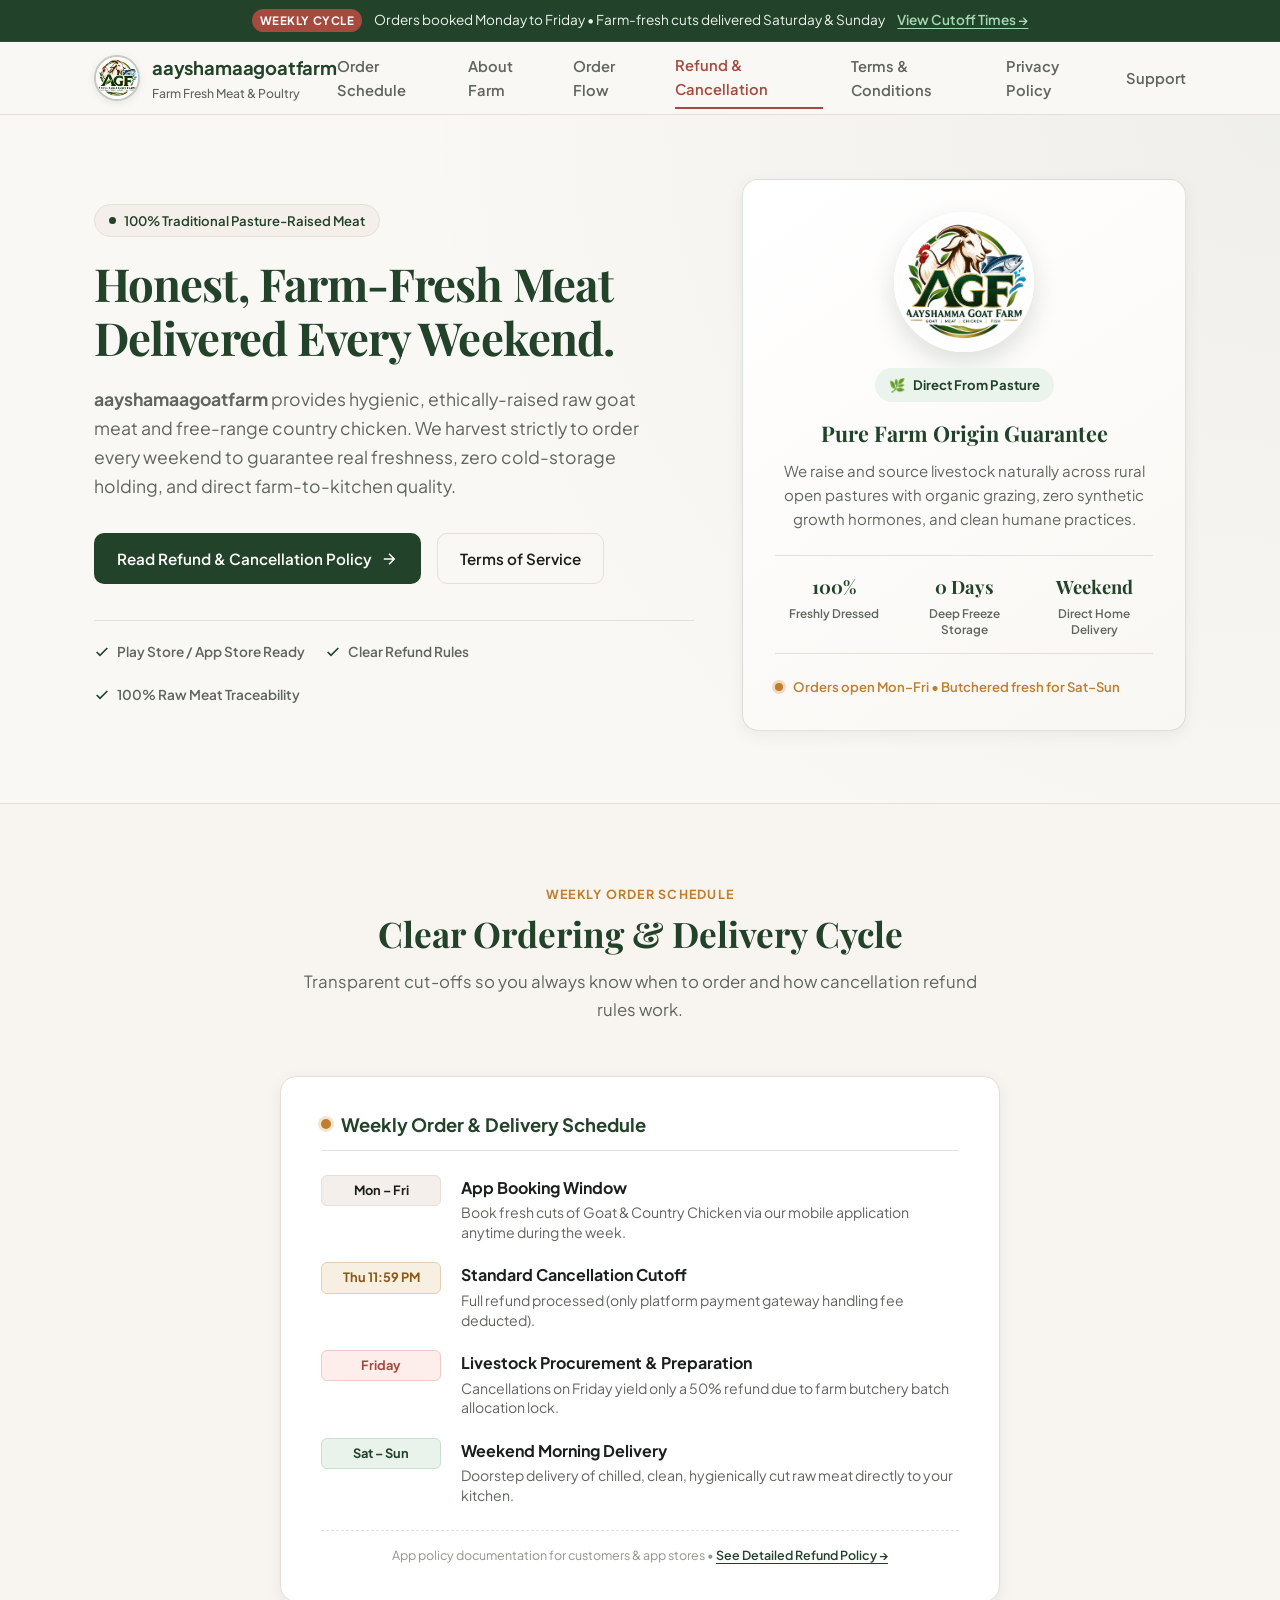
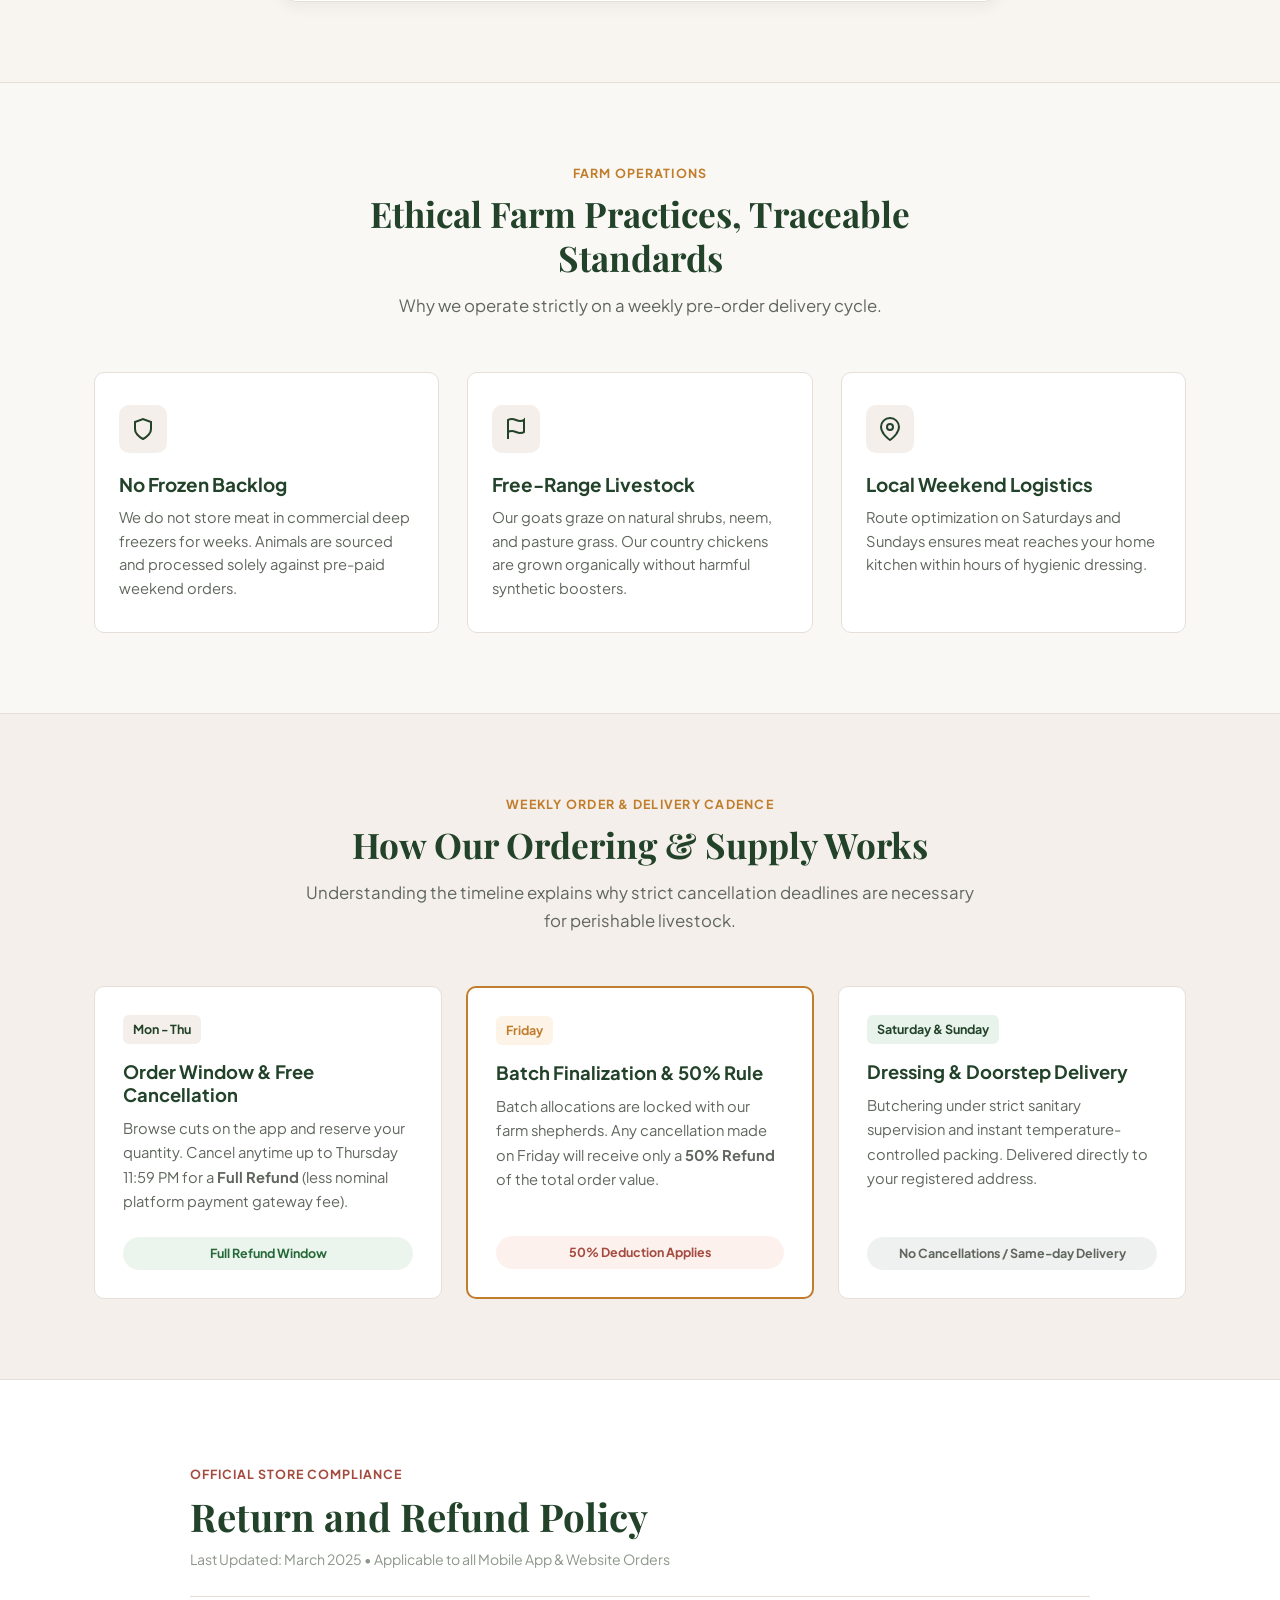
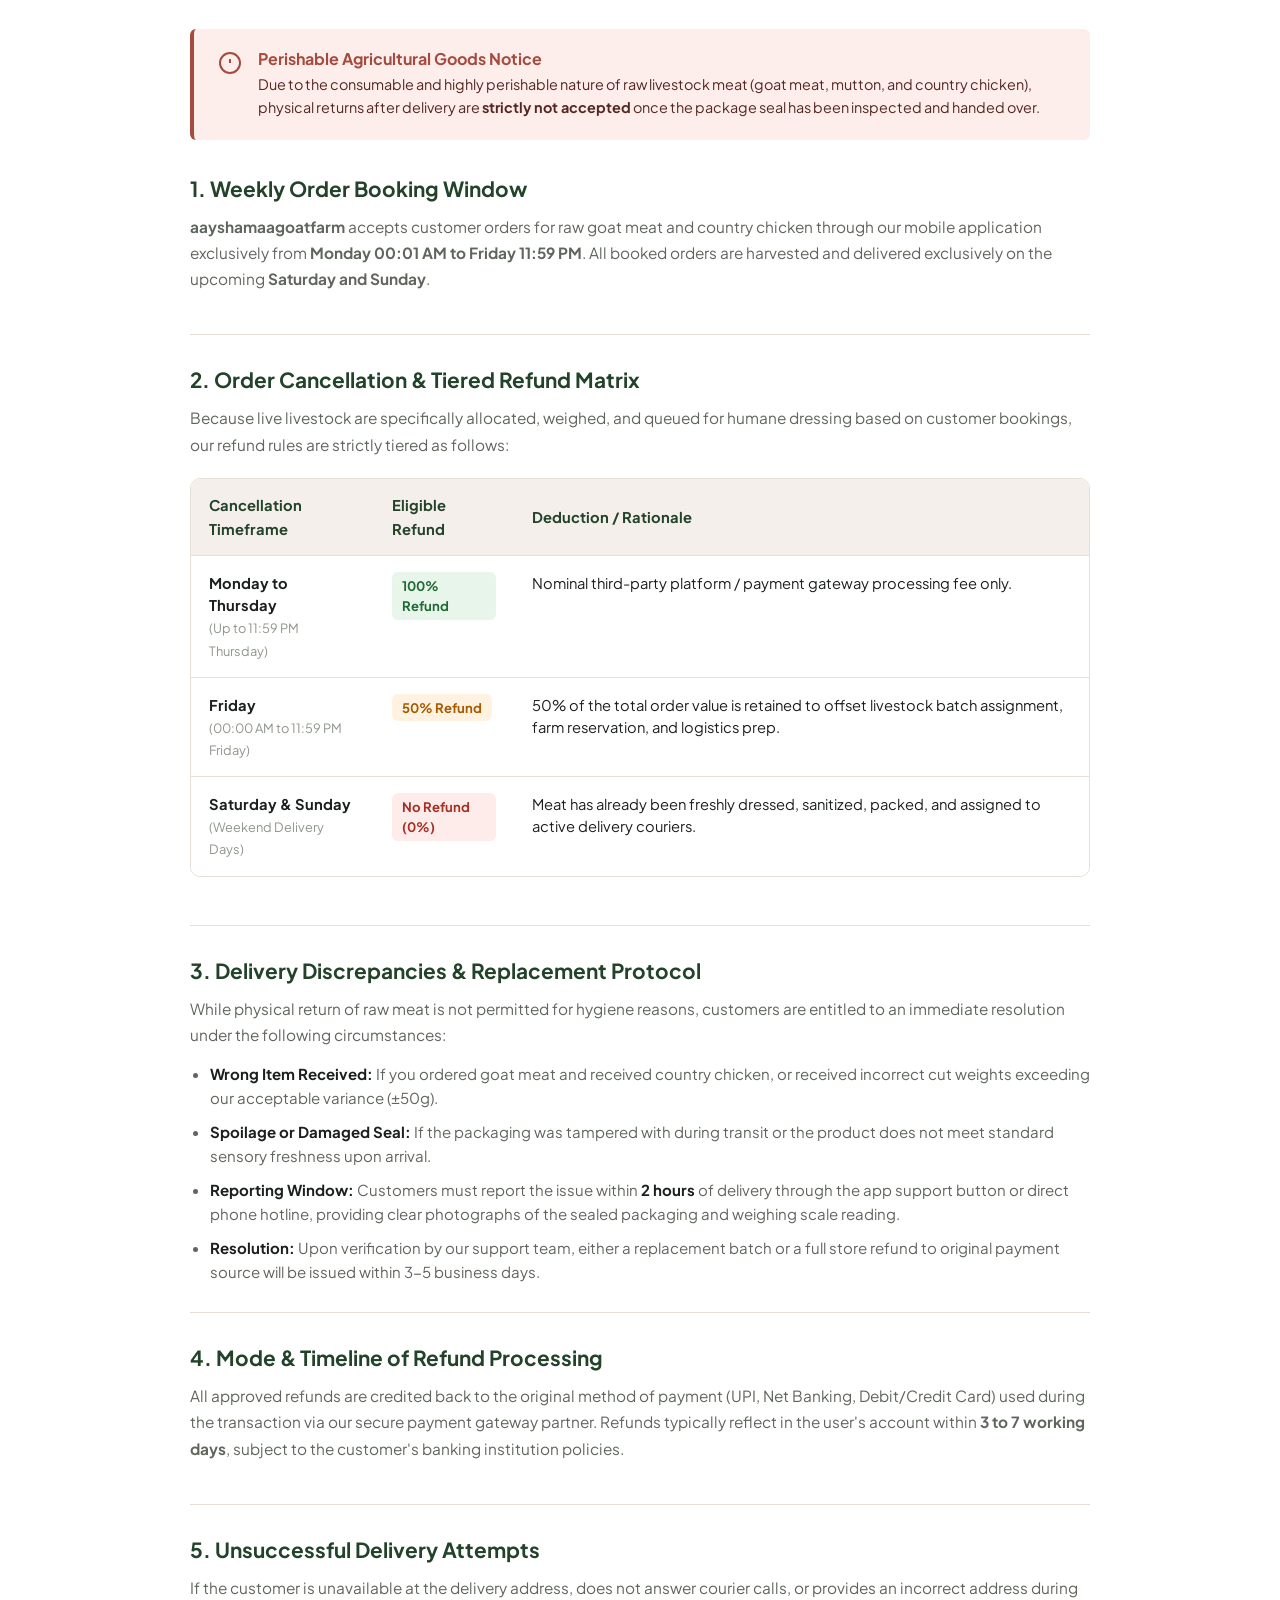
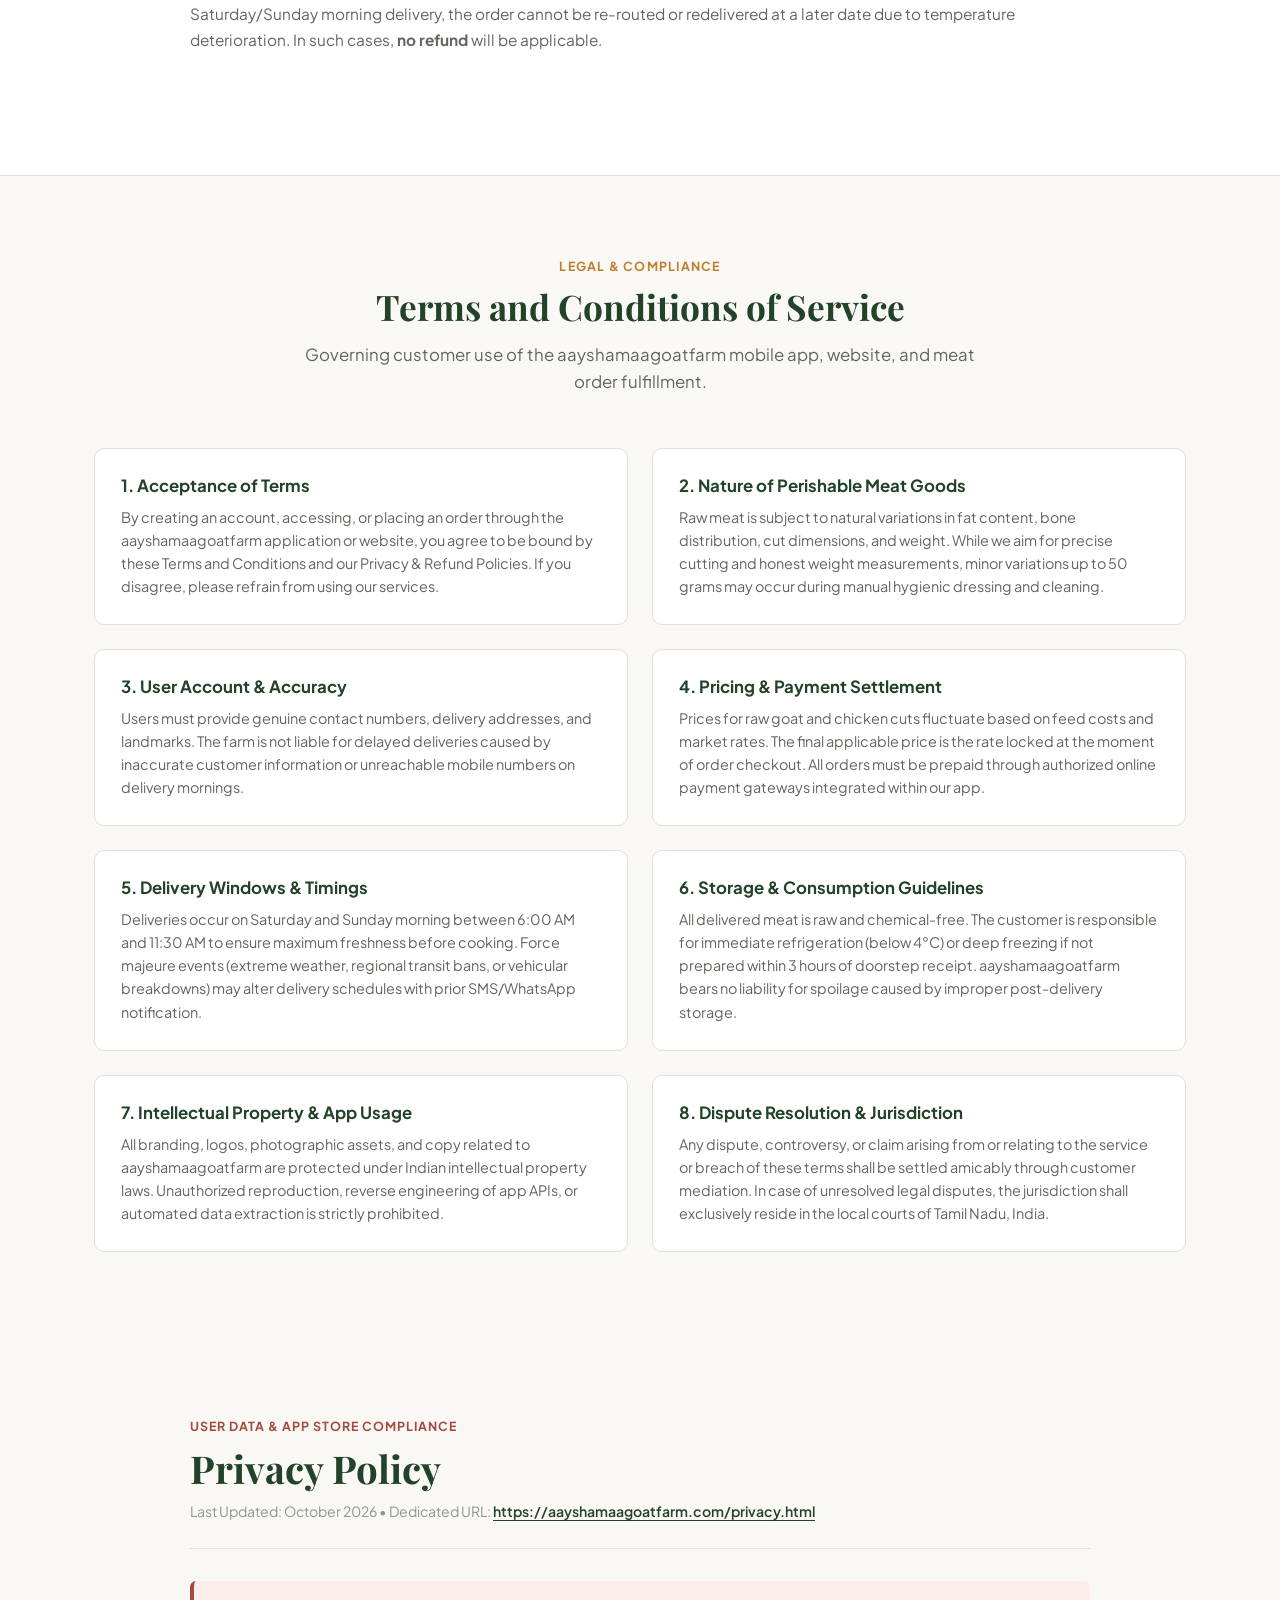
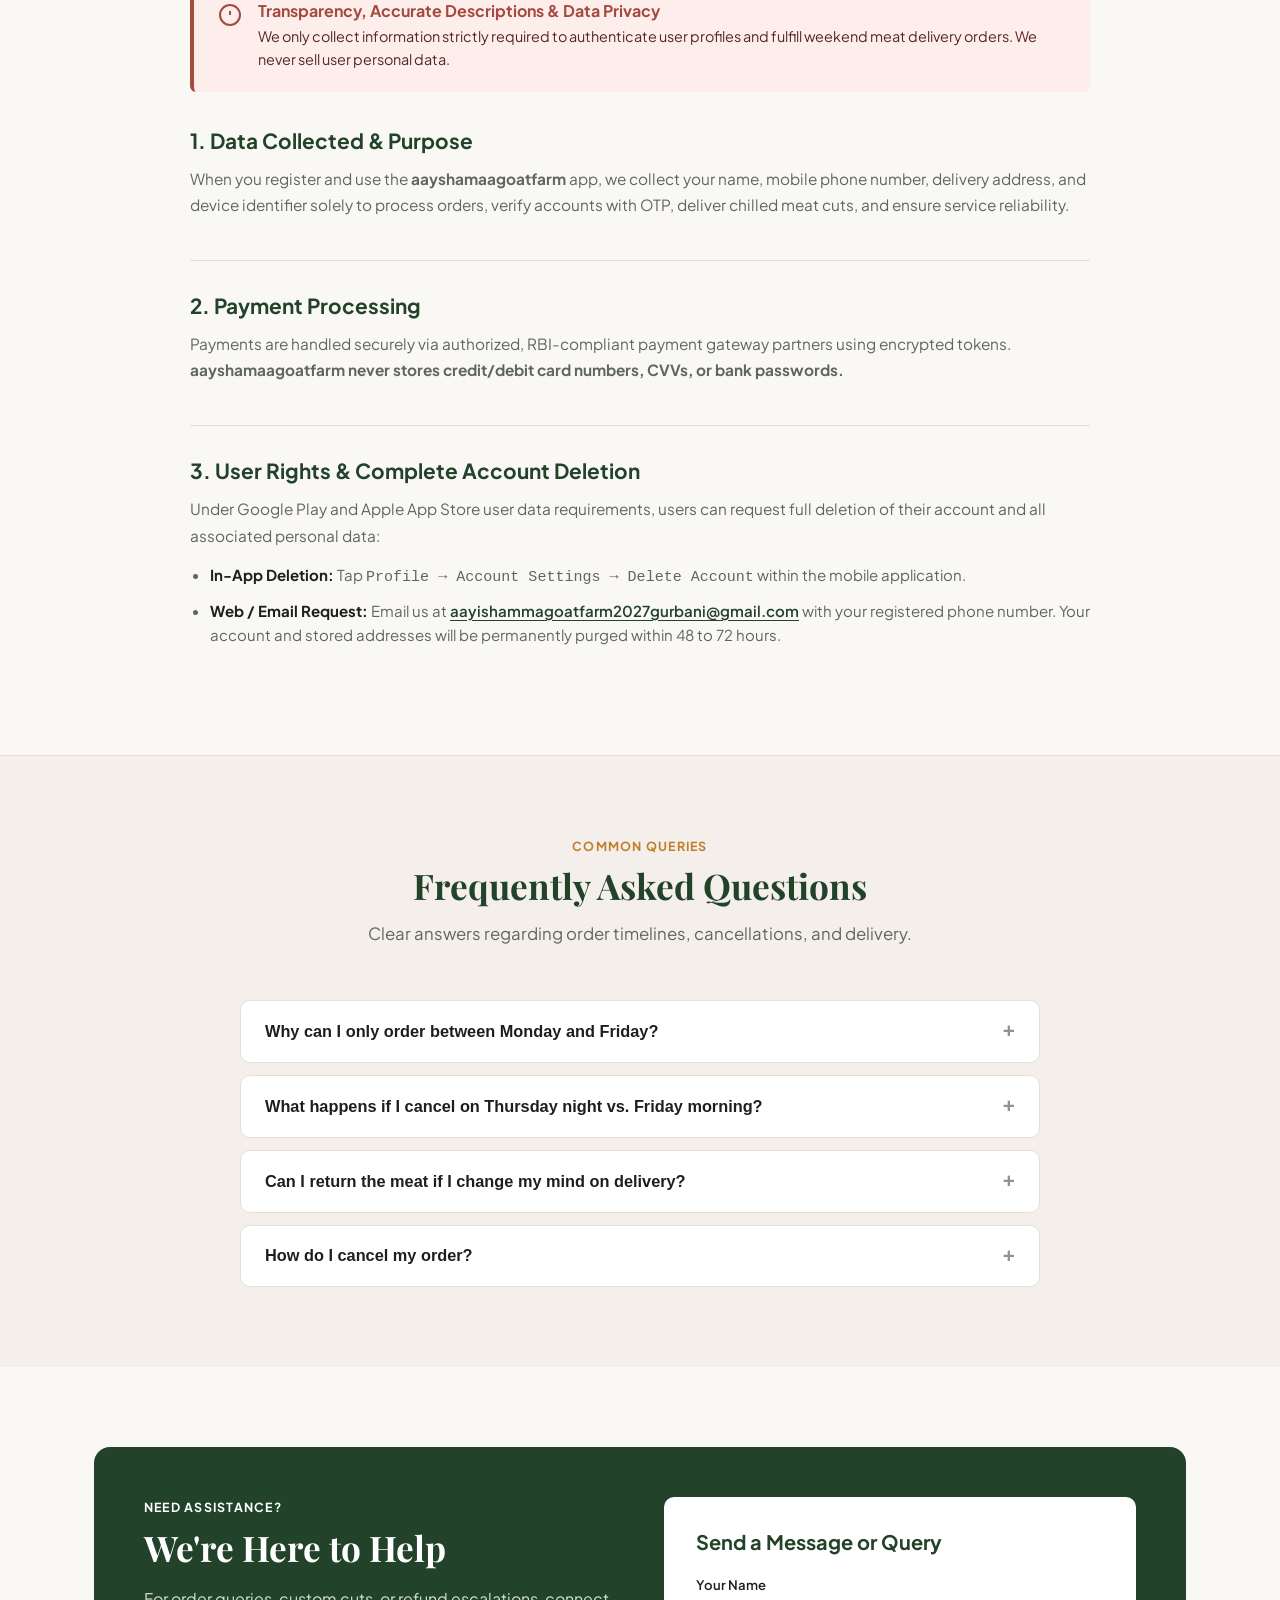
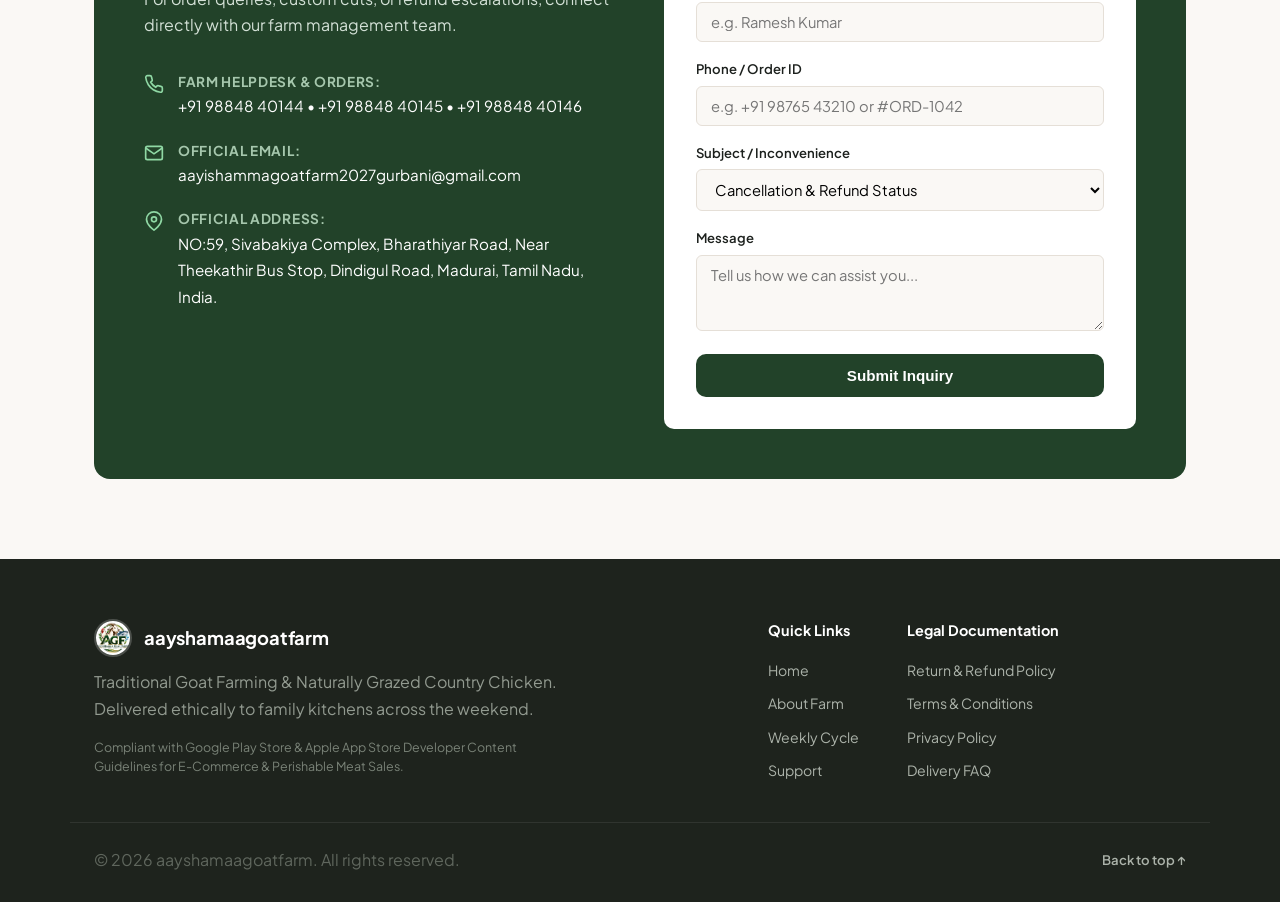
==== commit 65f1cb48: "Update official email to aayishammagoatfarm2027gurbani@gmail.com, add 3 official contact phone numbe" ====
--- a/index.html
+++ b/index.html
@@ -453,7 +453,7 @@
               <p>Under Google Play and Apple App Store user data requirements, users can request full deletion of their account and all associated personal data:</p>
               <ul>
                 <li><strong>In-App Deletion:</strong> Tap <code>Profile &rarr; Account Settings &rarr; Delete Account</code> within the mobile application.</li>
-                <li><strong>Web / Email Request:</strong> Email us at <a href="mailto:privacy@aayshamaagoatfarm.com" class="text-link">privacy@aayshamaagoatfarm.com</a> with your registered phone number. Your account and stored addresses will be permanently purged within 48 to 72 hours.</li>
+                <li><strong>Web / Email Request:</strong> Email us at <a href="mailto:aayishammagoatfarm2027gurbani@gmail.com" class="text-link">aayishammagoatfarm2027gurbani@gmail.com</a> with your registered phone number. Your account and stored addresses will be permanently purged within 48 to 72 hours.</li>
               </ul>
             </div>
           </div>
@@ -527,8 +527,8 @@
               <div class="contact-row">
                 <svg width="20" height="20" viewBox="0 0 24 24" fill="none" stroke="currentColor" stroke-width="2"><path d="M22 16.92v3a2 2 0 0 1-2.18 2 19.79 19.79 0 0 1-8.63-3.07 19.5 19.5 0 0 1-6-6 19.79 19.79 0 0 1-3.07-8.67A2 2 0 0 1 4.11 2h3a2 2 0 0 1 2 1.72 12.84 12.84 0 0 0 .7 2.81 2 2 0 0 1-.45 2.11L8.09 9.91a16 16 0 0 0 6 6l1.27-1.27a2 2 0 0 1 2.11-.45 12.84 12.84 0 0 0 2.81.7A2 2 0 0 1 22 16.92z"/></svg>
                 <div>
-                  <strong>Farm Helpdesk:</strong>
-                  <span>+91 98400 00000 / +91 94440 00000</span>
+                  <strong>Farm Helpdesk &amp; Orders:</strong>
+                  <span><a href="tel:+919884840144" class="text-white">+91 98848 40144</a> &bull; <a href="tel:+919884840145" class="text-white">+91 98848 40145</a> &bull; <a href="tel:+919884840146" class="text-white">+91 98848 40146</a></span>
                 </div>
               </div>
 
@@ -536,15 +536,15 @@
                 <svg width="20" height="20" viewBox="0 0 24 24" fill="none" stroke="currentColor" stroke-width="2"><path d="M4 4h16c1.1 0 2 .9 2 2v12c0 1.1-.9 2-2 2H4c-1.1 0-2-.9-2-2V6c0-1.1.9-2 2-2z"/><polyline points="22,6 12,13 2,6"/></svg>
                 <div>
                   <strong>Official Email:</strong>
-                  <span>support@aayshamaagoatfarm.com / refunds@aayshamaagoatfarm.com</span>
+                  <span><a href="mailto:aayishammagoatfarm2027gurbani@gmail.com" class="text-white">aayishammagoatfarm2027gurbani@gmail.com</a></span>
                 </div>
               </div>
 
               <div class="contact-row">
                 <svg width="20" height="20" viewBox="0 0 24 24" fill="none" stroke="currentColor" stroke-width="2"><path d="M21 10c0 7-9 13-9 13s-9-6-9-13a9 9 0 0 1 18 0z"/><circle cx="12" cy="10" r="3"/></svg>
                 <div>
-                  <strong>Farm Location:</strong>
-                  <span>aayshamaagoatfarm, Rural Pasture Enclave, Tamil Nadu, India.</span>
+                  <strong>Official Address:</strong>
+                  <span>NO:59, Sivabakiya Complex, Bharathiyar Road, Near Theekathir Bus Stop, Dindigul Road, Madurai, Tamil Nadu, India.</span>
                 </div>
               </div>
             </div>
